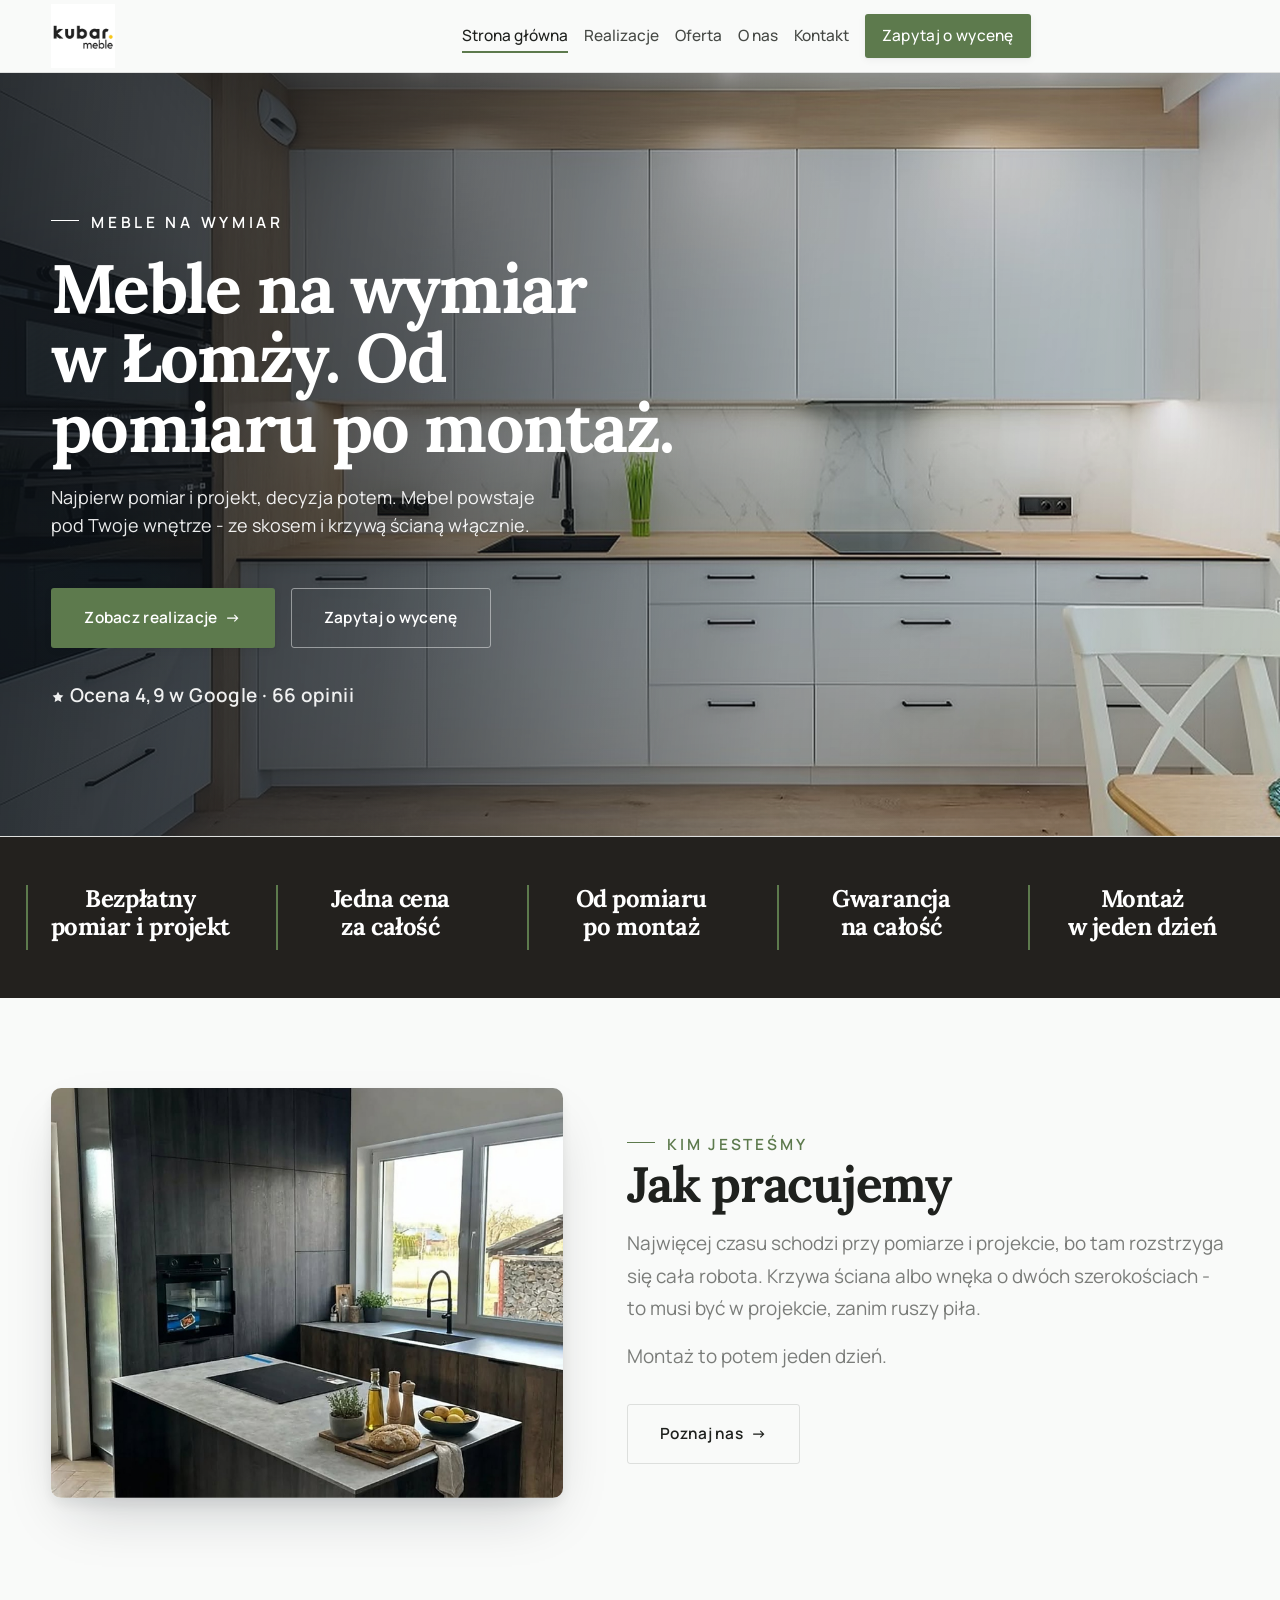
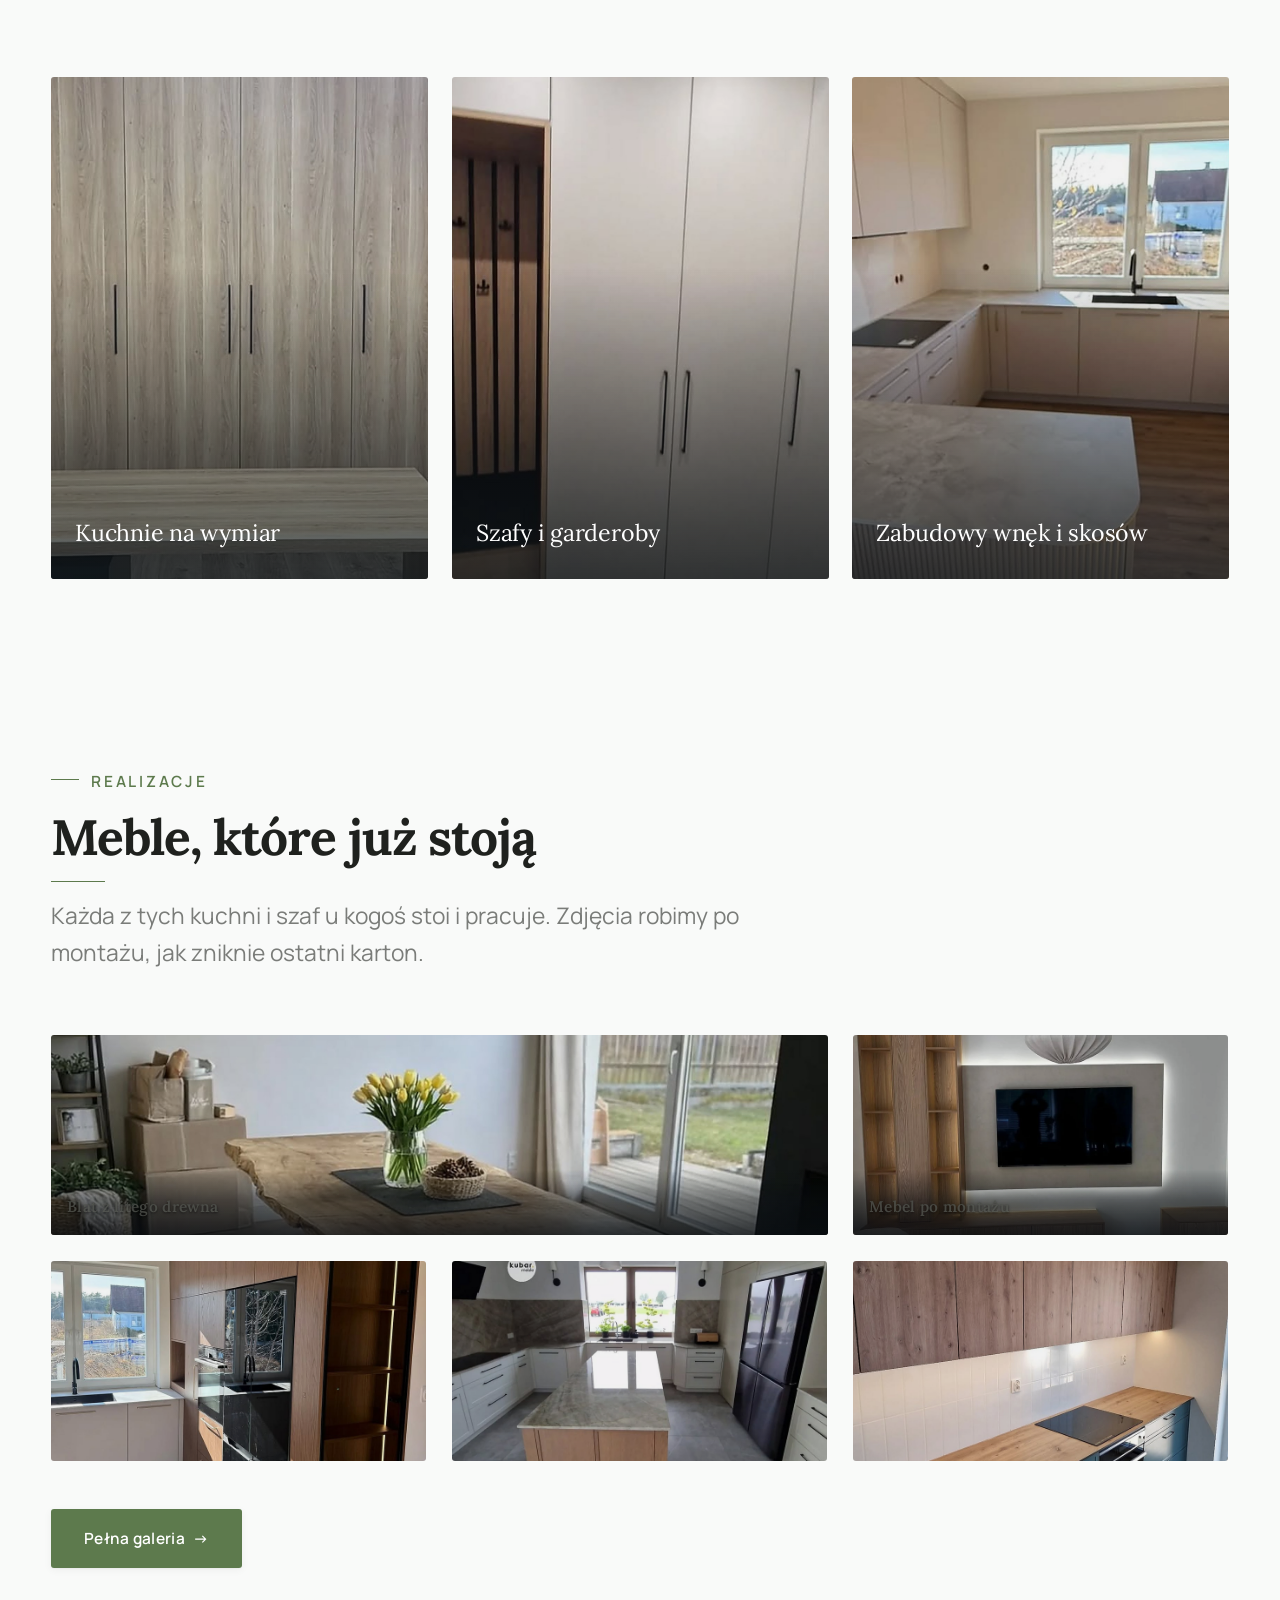
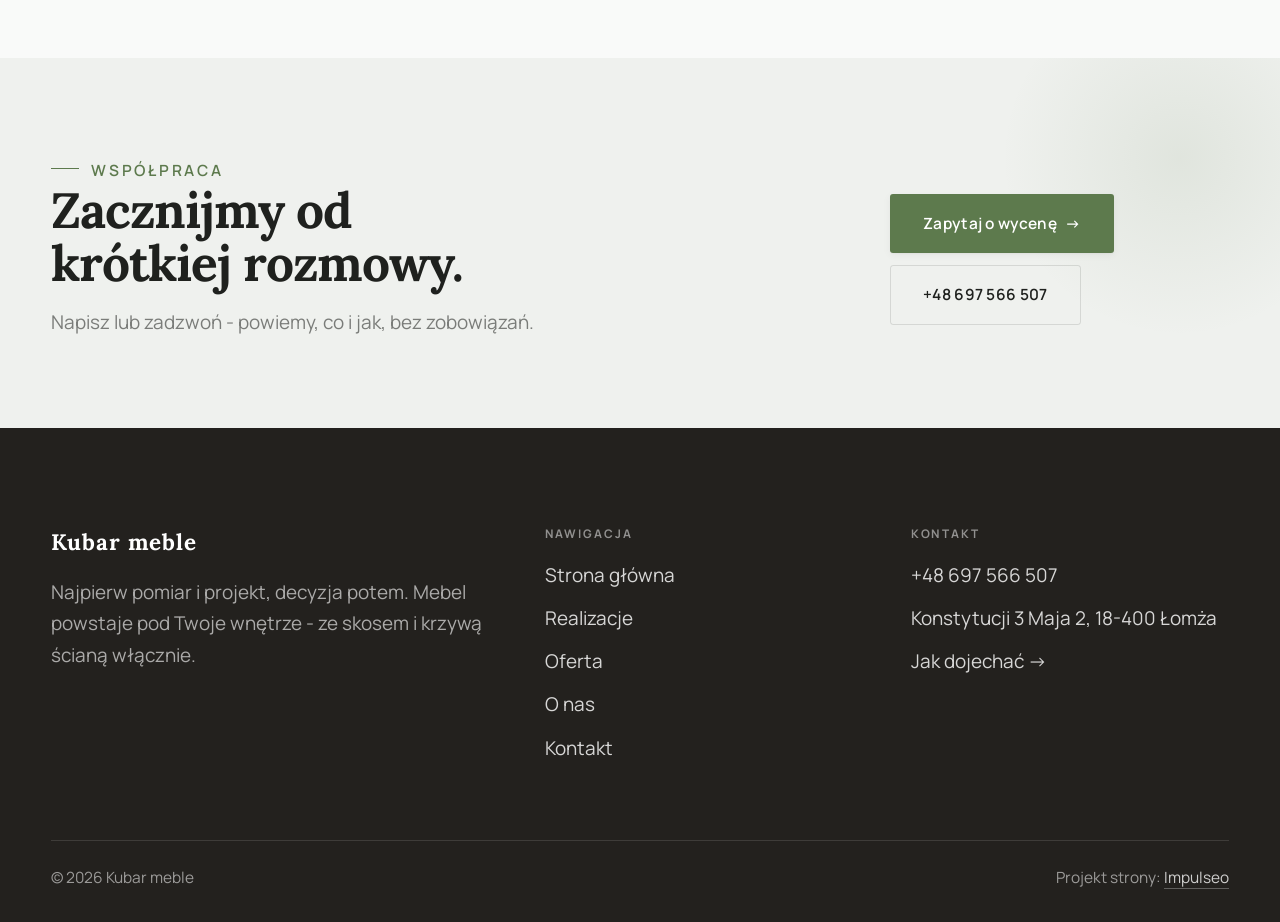
==== index.html @ 8355be20 "Strona demo: kubar-meble" ====
<!DOCTYPE html>
<html lang="pl">
<head>
<meta charset="UTF-8">
<meta name="viewport" content="width=device-width, initial-scale=1.0">
<title>Kubar meble - stolarstwo i meble na wymiar</title>
<meta name="description" content="Meble na wymiar w Łomży: kuchnie, szafy i zabudowy pod Twoje wnętrze. Bezpłatny pomiar i projekt, jedna cena, montaż z gwarancją. Zadzwoń: 697 566 507.">
<link rel="preconnect" href="https://fonts.googleapis.com">
<link rel="preconnect" href="https://fonts.gstatic.com" crossorigin>
<link href="https://fonts.googleapis.com/css2?family=Lora:wght@500;600;700&family=Manrope:wght@400;500;600&display=swap" rel="stylesheet">
<link rel="stylesheet" href="assets/styles.css?v=1">
</head>
<body>

<header class="nav">
  <div class="wrap nav-inner">
    <a class="brand brand-has-logo" href="index.html"><img class="brand-logo" src="img/logo.jpg" alt="Kubar meble"></a>
    <nav class="nav-links">
      <a href="index.html" class="active">Strona główna</a>
      <a href="realizacje.html">Realizacje</a>
      <a href="oferta.html">Oferta</a>
      <a href="o-nas.html">O nas</a>
      <a href="kontakt.html">Kontakt</a>
      <a href="kontakt.html" class="btn btn-accent">Zapytaj o wycenę</a>
    </nav>
    <button class="nav-toggle" aria-label="Menu"><span></span><span></span><span></span></button>
  </div>
</header>

<section class="hero-cine">
  <img src="img/hero.jpg" fetchpriority="high" alt="Kubar meble - Meble na wymiar w Łomży. Od pomiaru po montaż. ">
  <div class="wrap">
    <div class="hero-copy">
      <span class="eyebrow">Meble na wymiar</span>
      <h1>Meble na wymiar w Łomży. Od pomiaru po montaż. </h1>
      <p class="lead">Najpierw pomiar i projekt, decyzja potem. Mebel powstaje pod Twoje wnętrze - ze skosem i krzywą ścianą włącznie.</p>
      <div class="hero-actions">
        <a href="realizacje.html" class="btn btn-accent">Zobacz realizacje <span class="arr">→</span></a>
        <a href="kontakt.html" class="btn btn-ghost" style="color:#fff;border-color:rgba(255,255,255,.45)">Zapytaj o wycenę</a>
      </div>
      <div style="margin-top:var(--space-6);color:#fff;font-weight:600;letter-spacing:.02em;opacity:.92"><svg class="ico-star" width="14" height="14" viewBox="0 0 24 24" style="vertical-align:-2px" aria-hidden="true"><path d="M12 2.8l2.85 5.8 6.4.93-4.63 4.5 1.1 6.37L12 17.4l-5.72 3 1.1-6.37-4.63-4.5 6.4-.93L12 2.8Z" fill="currentColor"/></svg> Ocena 4,9 w Google · 66 opinii</div>
    </div>
  </div>
</section>
<section class="strip n-5" style="padding-block:0">
  <div class="wrap">
    <div class="item reveal"><div class="k">Bezpłatny pomiar i projekt</div><div class="v"></div></div>
    <div class="item reveal"><div class="k">Jedna cena za całość</div><div class="v"></div></div>
    <div class="item reveal"><div class="k">Od pomiaru po montaż</div><div class="v"></div></div>
    <div class="item reveal"><div class="k">Gwarancja na całość</div><div class="v"></div></div>
    <div class="item reveal"><div class="k">Montaż w jeden dzień</div><div class="v"></div></div>
  </div>
</section>
<section>
  <div class="wrap split">
    <div class="split-art reveal"><img src="img/g1.jpg" alt="Kubar meble - realizacja" loading="lazy"></div>
    <div class="split-copy reveal">
      <span class="eyebrow">Kim jesteśmy</span>
      <h2>Jak pracujemy</h2>
      <p class="muted">Najwięcej czasu schodzi przy pomiarze i projekcie, bo tam rozstrzyga się cała robota. Krzywa ściana albo wnęka o dwóch szerokościach - to musi być w projekcie, zanim ruszy piła.</p>
      <p class="muted">Montaż to potem jeden dzień.</p>
      <a href="o-nas.html" class="btn btn-ghost">Poznaj nas <span class="arr">→</span></a>
    </div>
  </div>
</section>
<section class="gateways-band">
  <div class="wrap">
    <div class="gateways">
      <a href="oferta.html" class="gateway reveal"><img src="img/g2.jpg" alt="Kuchnie na wymiar" loading="lazy"><span class="g-ttl">Kuchnie na wymiar</span></a>
      <a href="oferta.html" class="gateway reveal"><img src="img/g3.jpg" alt="Szafy i garderoby" loading="lazy"><span class="g-ttl">Szafy i garderoby</span></a>
      <a href="oferta.html" class="gateway reveal"><img src="img/g4.jpg" alt="Zabudowy wnęk i skosów" loading="lazy"><span class="g-ttl">Zabudowy wnęk i skosów</span></a>
    </div>
  </div>
</section>
<section>
  <div class="wrap">
    <div class="head reveal">
      <span class="eyebrow">Realizacje</span>
      <h2>Meble, które już stoją</h2>
      <p>Każda z tych kuchni i szaf u kogoś stoi i pracuje. Zdjęcia robimy po montażu, jak zniknie ostatni karton.</p>
    </div>
    <div class="gallery">
      <div class="tile t-two3 reveal"><img src="img/g5.jpg" alt="Blat z litego drewna" loading="lazy"><div class="cap">Blat z litego drewna</div></div>
      <div class="tile t-third reveal"><img src="img/g6.jpg" alt="Mebel po montażu" loading="lazy"><div class="cap">Mebel po montażu</div></div>
      <div class="tile t-third reveal"><img src="img/g7.jpg" alt="Kubar meble" loading="lazy"></div>
      <div class="tile t-third reveal"><img src="img/g8.jpg" alt="Kubar meble" loading="lazy"></div>
      <div class="tile t-third reveal"><img src="img/g9.jpg" alt="Kubar meble" loading="lazy"></div>
    </div>
    <div style="margin-top:var(--space-7)" class="reveal"><a href="realizacje.html" class="btn btn-accent">Pełna galeria <span class="arr">→</span></a></div>
  </div>
</section>
<section class="cta">
  <div class="wrap">
    <div class="reveal">
      <span class="eyebrow">Współpraca</span>
      <h2>Zacznijmy od krótkiej rozmowy.</h2>
      <p>Napisz lub zadzwoń - powiemy, co i jak, bez zobowiązań.</p>
    </div>
    <div class="cta-actions reveal">
      <a href="kontakt.html" class="btn btn-light">Zapytaj o wycenę <span class="arr">→</span></a>
      <a href="tel:+48697566507" class="btn btn-ghost btn-ghost-cta">+48 697 566 507</a>
    </div>
  </div>
</section>

<footer>
  <div class="wrap">
    <div class="foot-grid">
      <div class="foot-brand">
        <div class="name">Kubar meble</div>
        <p>Najpierw pomiar i projekt, decyzja potem. Mebel powstaje pod Twoje wnętrze - ze skosem i krzywą ścianą włącznie.</p>
      </div>
      <div class="foot-col">
        <h4>Nawigacja</h4>
        <a href="index.html">Strona główna</a>
        <a href="realizacje.html">Realizacje</a>
        <a href="oferta.html">Oferta</a>
        <a href="o-nas.html">O nas</a>
        <a href="kontakt.html">Kontakt</a>
      </div>
      <div class="foot-col">
        <h4>Kontakt</h4>
        <a href="tel:+48697566507">+48 697 566 507</a>
        <p>Konstytucji 3 Maja 2, 18-400 Łomża</p>
        <a href="https://www.google.com/maps?cid=7298388822528380436" target="_blank" rel="noopener">Jak dojechać →</a>
      </div>
    </div>
    <div class="foot-bot">
      <span>© 2026 Kubar meble</span>
      <span>Projekt strony: <a class="foot-credit" href="https://impulseo.pl" target="_blank" rel="noopener">Impulseo</a></span>
    </div>
  </div>
</footer>


<script src="assets/main.js"></script>
</body>
</html>
---- assets/styles.css ----
/* ============================================================
   STOLBASZ — premium, architektoniczny B2B fit-out
   Jasna paleta, zero brązu. System wg premium-web-craft.
   Projekt strony: Impulseo (impulseo.pl)
   ============================================================ */

:root{
  /* PALETA — jasna, architektoniczna, chłodna */
  --paper:#F3F1EC;          /* główne tło */
  --paper-2:#E6E3DB;        /* sekcje alternatywne (chłodny jasny szary) */
  --paper-3:#E6E3DB;        /* delikatne wypełnienia */
  --ink:#23211E;            /* tekst główny — chłodny grafit */
  --ink-soft:#43403A;       /* nagłówki drugorzędne */
  --muted:#87837A;          /* tekst poboczny */
  --line:rgba(35,33,30,.12);/* hairline */
  --accent:#8A6B3C;         /* stonowany petrol-slate — jedyny akcent */
  --accent-d:#6E5430;
  --accent-soft:rgba(138,107,60,.10);
  --dark:#23211E;           /* sekcje ciemne (stopka/CTA) */

  /* HOVER ZDJĘĆ — JEDEN standard dla całego silnika (decyzja K. 04.08.2026, artefakt z wariantami).
     Delikatny zoom 1.02 + rozjaśnienie. Dawne scale(1.05) ODRZUCONE: skakał kadr.
     Spoczynek lekko przygaszony, ale TYLKO tam, gdzie jest mysz (@media hover:hover) —
     na telefonie zdjęcia zostają w pełnej jasności. */
  --img-zoom:1.02;
  --img-rest:brightness(.95) saturate(.99);
  --img-hot:brightness(1.06) saturate(1.05);
  --img-dur:.55s;

  /* ODSTĘPY — skala 4/8 */
  --space-1:4px; --space-2:8px; --space-3:12px; --space-4:16px; --space-5:24px;
  --space-6:32px; --space-7:48px; --space-8:64px; --space-9:96px; --space-10:128px;

  /* TYPOGRAFIA — fluid clamp() (skala podbita 16.07.2026: większe, czytelniejsze litery — uwaga Adama) */
  --text-sm:clamp(.9rem,.87rem + .12vw,1rem);
  --text-base:clamp(1.08rem,1.04rem + .18vw,1.2rem);
  --text-lg:clamp(1.24rem,1.15rem + .34vw,1.44rem);
  --text-h3:clamp(1.34rem,1.22rem + .55vw,1.66rem);
  --text-h2:clamp(2.1rem,1.66rem + 2.1vw,3.1rem);
  --text-h1:clamp(2.9rem,2.1rem + 4vw,5.1rem);

  /* PROMIENIE — architektoniczne, raczej ostre */
  --r-sm:3px; --r-md:6px; --r-lg:10px;

  /* RUCH */
  --ease:cubic-bezier(.25,.46,.45,.94); --dur:.24s;

  /* CIENIE — miękkie, warstwowe */
  --sh-sm:0 1px 2px rgba(16,24,32,.04), 0 2px 8px rgba(16,24,32,.05);
  --sh-md:0 2px 6px rgba(16,24,32,.05), 0 12px 28px -8px rgba(16,24,32,.12);
  --sh-lg:0 6px 14px rgba(16,24,32,.07), 0 26px 56px -18px rgba(16,24,32,.22);

  --hairline:1px solid var(--line);

  --font-display:'Lora',serif;
  --font-body:'Manrope',sans-serif;
}

*{box-sizing:border-box;margin:0;padding:0}
html{scroll-behavior:smooth}
body{
  font-family:var(--font-body);
  font-size:var(--text-base);
  line-height:1.65;
  color:var(--ink);
  background:var(--paper);
  -webkit-font-smoothing:antialiased;
  text-rendering:optimizeLegibility;
}
img{max-width:100%;display:block}
a{color:inherit;text-decoration:none}

.wrap{width:min(92%,1180px);margin-inline:auto}
section{padding-block:clamp(52px,6.5vw,96px)}

h1,h2,h3{font-family:var(--font-display);font-weight:700;line-height:1.08;letter-spacing:-.02em;color:var(--ink)}
h1{font-size:var(--text-h1);letter-spacing:-.035em}
h2{font-size:var(--text-h2);letter-spacing:-.025em}
h3{font-size:var(--text-h3)}
/* MIARA — długość wiersza. WCAG 2.2 SC 1.4.8: max 80 znaków; Butterick: 45–90.
   68ch daje realnie 72–78 znaków polskiego tekstu, czyli z zapasem pod granicą.
   Wcześniej limit miał TYLKO <p> — <li>, <blockquote> i <dd> nie miały żadnego,
   i to jedyny powód, dla którego 23 bloki na dwóch oddanych stronach jadą po
   83–106 znaków w wierszu (pomiar 07.08.2026, bramka `miara`).
   ⚠️ Listy i definicje ograniczamy TYLKO bez klasy: `ul`/`ol` z klasą to u nas
   układ (siatki kafli, menu), a nie tekst ciągły — tam miarę wyznacza układ. */
:root{ --miara:68ch }
p{max-width:min(100%,var(--miara))}
blockquote,
ul:not([class])>li, ol:not([class])>li,
dl:not([class])>dd{max-width:min(100%,var(--miara))}

/* ⚠️ Świadomie BEZ wyjątku `.tile p,.card p,.svc p{max-width:none}`, choć nasuwa się sam:
   te akapity BYŁY już ograniczone (stare `p{max-width:65ch}`), więc „wyjątek" nie odblokowałby
   niczego nowego — tylko ROZLUŹNIŁ stan sprzed zmiany na wszystkich demach naraz.
   `figcaption` żadna z reguł wyżej nie dotyczy, więc też nie potrzebuje zwolnienia. */

/* ŁAMANIE. `balance` wyrównuje długości wierszy w nagłówku, `pretty` pilnuje ostatniego
   wiersza akapitu, żeby nie został w nim jeden wyraz. Obsługiwane od Chrome 117 /
   Safari 17.5; starsze przeglądarki po prostu ignorują tę własność.
   `text-wrap:pretty` nie występowało dotąd ANI RAZ w silniku ani w repo klientów. */
h1,h2,h3,.lead,.lede{text-wrap:balance}
p,li,blockquote,dd{text-wrap:pretty}

.eyebrow{
  font-family:var(--font-body);
  font-size:var(--text-sm);
  font-weight:600;
  letter-spacing:.18em;
  text-transform:uppercase;
  color:var(--accent);
  display:inline-flex;align-items:center;gap:var(--space-3);
}
/* flex:none + margin-top = kreska trzyma się PIERWSZEJ linii. Wcześniej align-items:center
   centrowało ją względem całego bloku i przy zawinięciu (długi kicker typu
   „…WNĘTRZ · LESZNO · OD 2019") druga linia lądowała z brzydkim wcięciem. */
.eyebrow{align-items:flex-start}
.eyebrow>*,.eyebrow{text-wrap:balance}   /* dlugi kicker lamal sie na sierote typu samo „2019" w drugiej linii */
.eyebrow::before{content:"";width:28px;height:1px;background:var(--accent);display:inline-block;flex:none;margin-top:.62em}

.muted{color:var(--muted)}
.lead{font-size:var(--text-lg);line-height:1.55;color:var(--ink-soft);max-width:50ch}

/* ---------- BUTTONS ---------- */
.btn{
  display:inline-flex;align-items:center;gap:var(--space-2);
  font-weight:600;font-size:var(--text-sm);letter-spacing:.02em;
  padding:var(--space-4) var(--space-6);
  border-radius:var(--r-sm);
  transition:transform var(--dur) var(--ease),box-shadow var(--dur) var(--ease),background var(--dur) var(--ease);
  cursor:pointer;border:1px solid transparent;
}
.btn-accent{background:var(--accent);color:#fff;box-shadow:var(--sh-sm)}
.btn-accent:hover{background:var(--accent-d);transform:translateY(-2px);box-shadow:var(--sh-md)}
.btn-accent:active{transform:translateY(0);box-shadow:var(--sh-sm)}
.btn-ghost{background:transparent;color:var(--ink);border-color:var(--line)}
.btn-ghost:hover{border-color:var(--accent);color:var(--accent);transform:translateY(-2px)}
.btn-light{background:#fff;color:var(--ink);box-shadow:var(--sh-sm)}
.btn-light:hover{transform:translateY(-2px);box-shadow:var(--sh-md)}
.btn .arr{transition:transform var(--dur) var(--ease)}
.btn:hover .arr{transform:translateX(4px)}

/* ---------- NAV ---------- */
.nav{
  position:sticky;top:0;z-index:50;
  background:color-mix(in srgb,var(--paper) 88%,transparent);
  backdrop-filter:saturate(140%) blur(10px);
  border-bottom:var(--hairline);
}
.nav-inner{display:flex;align-items:center;justify-content:space-between;gap:var(--space-5);height:72px}
/* ANTY-NACHODZENIE (K. 05.08.2026): długa nazwa firmy + przycisk z pełnym numerem nie mieściły się w pasku
   i flex ściskał linki PONIŻEJ ich treści - "Kontakt" wchodził na ramkę "Zadzwoń +48 ...". Teraz ustępuje
   nazwa marki (skrót wielokropkiem), a menu i przycisk nigdy się nie kurczą ani nie zachodzą na siebie. */
.brand{display:flex;flex-direction:column;line-height:1;min-width:0;flex:0 1 auto}
.brand .name{font-family:var(--font-display);font-weight:800;font-size:1.35rem;letter-spacing:.04em;white-space:nowrap;overflow:hidden;text-overflow:ellipsis}
.brand .sub{font-size:.62rem;letter-spacing:.34em;text-transform:uppercase;color:var(--muted);margin-top:5px;white-space:nowrap;overflow:hidden;text-overflow:ellipsis}
.nav-links{display:flex;align-items:center;gap:var(--space-6);flex:0 0 auto}
.nav-links a{font-size:var(--text-sm);font-weight:500;color:var(--ink-soft);position:relative;padding-block:4px;white-space:nowrap;transition:color var(--dur) var(--ease)}
.nav-links a::after{content:"";position:absolute;left:0;bottom:0;width:0;height:1.5px;background:var(--accent);transition:width var(--dur) var(--ease)}
.nav-links a:hover,.nav-links a.active{color:var(--ink)}
.nav-links a:hover::after,.nav-links a.active::after{width:100%}
.nav-links .btn{padding:var(--space-2) var(--space-5)}
/* przyciski w nav: właściwy kolor (przebij .nav-links a) + bez podkreślenia */
.nav-links a.btn-accent{color:#fff}
.nav-links a.btn-ghost,.nav-links a.btn-light{color:var(--ink)}
.nav-links a.btn::after{display:none}
.nav-toggle{display:none;background:none;border:none;cursor:pointer;flex-direction:column;gap:5px;padding:8px}
.nav-toggle span{width:24px;height:2px;background:var(--ink);transition:var(--dur)}
/* Ciasny zakres MIĘDZY menu mobilnym a pełnym pulpitem: zbijamy odstępy i nazwę marki,
   żeby wszystko zmieściło się naturalnie, zanim w ogóle dojdzie do skracania wielokropkiem. */
@media(max-width:1280px) and (min-width:921px){
  .nav-links{gap:var(--space-4)}
  .nav-links .btn{padding:var(--space-2) var(--space-4)}
  .brand .name{font-size:1.15rem}
}

/* ---------- HERO (split) ---------- */
.hero{position:relative;overflow:hidden;border-bottom:var(--hairline)}
.hero-grid{display:grid;grid-template-columns:1.05fr .95fr;gap:clamp(24px,4vw,60px);align-items:center;
  padding-block:clamp(36px,4.5vw,64px)}
.hero-copy .eyebrow{margin-bottom:var(--space-5)}
.hero-copy h1{margin-bottom:var(--space-5)}
.hero-copy .lead{margin-bottom:var(--space-7)}
.hero-actions{display:flex;flex-wrap:wrap;gap:var(--space-4)}
.hero-art{position:relative;aspect-ratio:4/3;border-radius:var(--r-lg);overflow:hidden;box-shadow:var(--sh-lg)}
.hero-art img{width:100%;height:100%;object-fit:cover}
.hero-art::after{content:"";position:absolute;inset:0;background:linear-gradient(180deg,transparent 55%,rgba(18,24,28,.28))}
.hero-badge{position:absolute;left:var(--space-5);bottom:var(--space-5);z-index:2;
  background:rgba(252,252,251,.94);backdrop-filter:blur(4px);
  border-radius:var(--r-md);padding:var(--space-4) var(--space-5);box-shadow:var(--sh-md);max-width:78%}
.hero-badge strong{display:block;font-family:var(--font-display);font-size:1rem;letter-spacing:-.01em}
.hero-badge span{font-size:var(--text-sm);color:var(--muted)}

/* ---------- HERO duży / kinowy (strona główna) ---------- */
.hero-cine{position:relative;min-height:clamp(560px,82vh,840px);min-height:clamp(560px,82svh,840px);display:flex;align-items:center;overflow:hidden;border-bottom:var(--hairline)}
.hero-cine>img{position:absolute;inset:0;width:100%;height:100%;object-fit:cover;z-index:0}
.hero-cine::after{content:"";position:absolute;inset:0;z-index:1;
  background:linear-gradient(95deg,rgba(13,18,23,.86) 0%,rgba(13,18,23,.64) 32%,rgba(13,18,23,.24) 62%,rgba(13,18,23,.04) 100%)}
.hero-cine .wrap{position:relative;z-index:2;padding-block:var(--space-8)}
.hero-cine .hero-copy{max-width:660px}
.hero-cine .eyebrow{color:#fff;margin-bottom:var(--space-5)}
.hero-cine .eyebrow::before{background:#fff}
.hero-cine h1{color:#fff;margin-bottom:var(--space-5);font-size:clamp(2.9rem,2rem + 4.4vw,5.2rem);text-wrap:balance}
.hero-cine .lead{color:rgba(255,255,255,.92);max-width:48ch;margin-bottom:var(--space-7)}
.hero-cine .hero-actions{display:flex;flex-wrap:wrap;gap:var(--space-4)}
/* NISKIE OKNO (laptop z dokiem i paskami przeglądarki ma ~700-780 px wysokości widoku):
   H1 do 5.2rem + długi lead nie mieściły się i przyciski wypadały POD krawędź ekranu -
   klient widział stronę bez ani jednego CTA. Skalujemy w dół, zamiast przycinać treść. */
@media(min-width:821px) and (max-height:820px){
  .hero-cine{min-height:clamp(520px,94svh,780px)}
  .hero-cine .wrap{padding-block:var(--space-6)}
  .hero-cine h1{font-size:clamp(2.2rem,1.5rem + 2.6vw,3.6rem);margin-bottom:var(--space-4)}
  .hero-cine .eyebrow{margin-bottom:var(--space-4)}
  .hero-cine .lead{margin-bottom:var(--space-5);max-width:44ch}
}
@media(max-width:680px){
  .hero-cine{min-height:clamp(520px,76vh,640px);min-height:clamp(520px,76svh,640px);align-items:flex-end}
  .hero-cine::after{background:linear-gradient(0deg,rgba(13,18,23,.9) 6%,rgba(13,18,23,.45) 55%,rgba(13,18,23,.25) 100%)}
  .hero-cine .wrap{padding-bottom:var(--space-9)}
  /* TELEFON (~90% oglądających): lead potrafił zająć 8 linii i zepchnąć CTA poza pierwszy ekran.
     Zwężamy interlinię i skalę - treści nie ucinamy, bo to ona sprzedaje. */
  .hero-cine .lead{font-size:.98rem;line-height:1.5;margin-bottom:var(--space-5)}
  .hero-cine .eyebrow{font-size:.72rem;letter-spacing:.13em;margin-bottom:var(--space-4)}
  .hero-cine .eyebrow::before{width:20px}
  .hero-cine h1{margin-bottom:var(--space-4)}
}

/* full-bleed hero variant (podstrony) */
.pagehead{position:relative;min-height:46vh;min-height:46svh;display:flex;align-items:flex-end;overflow:hidden;border-bottom:var(--hairline)}
.pagehead img{position:absolute;inset:0;width:100%;height:100%;object-fit:cover}
.pagehead::after{content:"";position:absolute;inset:0;background:linear-gradient(180deg,rgba(18,24,28,.25),rgba(18,24,28,.62))}
.pagehead .wrap{position:relative;z-index:2;padding-block:var(--space-9);color:#fff}
.pagehead h1{color:#fff;max-width:18ch}
.pagehead .eyebrow{color:#fff}
.pagehead .eyebrow::before{background:#fff}
.pagehead p{color:rgba(255,255,255,.86);margin-top:var(--space-4);max-width:54ch}

/* ---------- STRIP (pasek skrótów / liczby) ---------- */
.strip{background:var(--dark);color:#fff}
/* PASEK HASEŁ — standard 04.08.2026 (decyzja K.): 5 haseł w JEDNYM rzędzie, tekst WYŚRODKOWANY,
   węższe marginesy boczne niż reszta strony (pasek ma iść szerzej), równe wysokości kolumn. */
.strip .wrap{width:min(96%,1440px);display:grid;grid-template-columns:repeat(5,1fr);
  gap:var(--space-5);padding-block:var(--space-7);align-items:stretch}
.strip .item .k{font-family:var(--font-display);font-size:clamp(1.05rem,.82rem + .85vw,1.55rem);
  font-weight:800;letter-spacing:-.02em;color:#fff;line-height:1.18;text-wrap:balance}
.strip .item .v{font-size:var(--text-sm);color:rgba(255,255,255,.66);margin-top:var(--space-2);line-height:1.4}
.strip .item{border-left:2px solid var(--accent);padding-inline:var(--space-4);
  text-align:center;display:flex;flex-direction:column;justify-content:center}
/* liczba kolumn = liczba haseł, żeby ostatnie nie zostawało samo w drugim rzędzie.
   Klasę n-N nadaje multipage.py; domyślnie (bez klasy) pasek jest 5-kolumnowy. */
.strip.n-2 .wrap{grid-template-columns:repeat(2,1fr)}
.strip.n-3 .wrap{grid-template-columns:repeat(3,1fr)}
.strip.n-4 .wrap{grid-template-columns:repeat(4,1fr);gap:var(--space-6)}
.strip.n-4 .item .k{font-size:clamp(1.3rem,1rem + 1.1vw,2rem)}
.strip.n-6 .wrap{grid-template-columns:repeat(6,1fr);gap:var(--space-4)}
.strip.n-6 .item .k{font-size:clamp(.98rem,.8rem + .7vw,1.35rem)}
/* równe łamanie: zamiast "długa linia + jedno słowo" obie linie zbliżonej długości */
.strip .item .k{text-wrap:balance}

/* ---------- SECTION HEAD ---------- */
.head{max-width:48rem;margin-bottom:var(--space-8)}
.head.center{margin-inline:auto;text-align:center}
.head .eyebrow{margin-bottom:var(--space-4)}
.head h2{margin-bottom:var(--space-4)}
.head p{color:var(--muted);font-size:var(--text-lg);line-height:1.55}
.head.center p{margin-inline:auto}

/* ---------- INTRO SPLIT ---------- */
.split{display:grid;grid-template-columns:.92fr 1.08fr;gap:clamp(28px,5vw,80px);align-items:center}
.split.rev{grid-template-columns:1.08fr .92fr}
.split.rev .split-art{order:-1}
.split-art{position:relative;aspect-ratio:5/4;border-radius:var(--r-lg);overflow:hidden;box-shadow:var(--sh-lg)}
.split-art img{width:100%;height:100%;object-fit:cover}
.split-copy h2{margin-bottom:var(--space-5)}
.split-copy p+p{margin-top:var(--space-4)}
.split-copy .btn{margin-top:var(--space-6)}

/* ---------- SERVICES (zakres) ---------- */
.svc-grid{display:grid;grid-template-columns:repeat(auto-fit,minmax(280px,1fr));gap:var(--space-5)}
.svc{background:#fff;border:var(--hairline);border-radius:var(--r-md);padding:var(--space-7) var(--space-6);
  transition:transform var(--dur) var(--ease),box-shadow var(--dur) var(--ease),border-color var(--dur) var(--ease);
  position:relative;overflow:hidden}
.svc::before{content:"";position:absolute;left:0;top:0;width:3px;height:0;background:var(--accent);transition:height var(--dur) var(--ease)}
.svc:hover{transform:translateY(-4px);box-shadow:var(--sh-md);border-color:transparent}
.svc:hover::before{height:100%}
.svc .ic{font-family:var(--font-display);font-size:.8rem;font-weight:700;letter-spacing:.12em;color:var(--accent);margin-bottom:var(--space-4)}
.svc h3{margin-bottom:var(--space-3);font-size:1.22rem}
.svc p{color:var(--muted);font-size:var(--text-base);line-height:1.6}

/* big detailed service rows */
.svc-row{display:grid;grid-template-columns:.8fr 1.2fr;gap:clamp(20px,4vw,60px);align-items:center;padding-block:var(--space-8)}
.svc-row+.svc-row{border-top:var(--hairline)}
.svc-row.rev{grid-template-columns:1.2fr .8fr}
/* Naprzemienny układ wierszy oferty: co drugi wiersz ma zdjęcie po PRAWEJ.
   Było `order:-1` — martwy kod, bo zdjęcie i tak jest pierwszym dzieckiem w HTML,
   więc wszystkie wiersze wyglądały identycznie (zdjęcie zawsze z lewej), a `rev`
   zmieniało tylko szerokość kolumn. Znalezione 29.07.2026 przy różnicowaniu kierunków
   animacji (pomiar pozycji: art.mid 390/502 przy row.mid 756 — zawsze lewa strona). */
.svc-row.rev .svc-row-art{order:2}
.svc-row-art{aspect-ratio:4/3;border-radius:var(--r-md);overflow:hidden;box-shadow:var(--sh-md)}
.svc-row-art img{width:100%;height:100%;object-fit:cover}
.svc-row h3{font-size:1.5rem;margin-bottom:var(--space-4)}
.svc-row .num{font-family:var(--font-display);font-size:.85rem;font-weight:700;letter-spacing:.14em;color:var(--accent);display:block;margin-bottom:var(--space-3)}
.svc-row ul{list-style:none;margin-top:var(--space-4);display:flex;flex-direction:column;gap:var(--space-2)}
.svc-row li{position:relative;padding-left:var(--space-5);color:var(--muted);font-size:var(--text-base)}
.svc-row li::before{content:"";position:absolute;left:0;top:.62em;width:8px;height:1px;background:var(--accent)}

/* ---------- GALLERY (realizacje) ---------- */
.gallery{display:grid;grid-template-columns:repeat(12,1fr);gap:var(--space-4);grid-auto-rows:200px}
/* GALERIA MASONRY — pionowe zdjęcia (portrety beauty/wellness) bez przycinania: kolumny, height auto */
.gallery-masonry{column-count:3;column-gap:var(--space-4)}
@media(max-width:900px){.gallery-masonry{column-count:2}}
@media(max-width:560px){.gallery-masonry{column-count:1}}
.gallery-masonry .m-tile{break-inside:avoid;margin:0 0 var(--space-4);padding:0;position:relative;overflow:hidden;border-radius:var(--r-md);border:1px solid var(--line)}
.gallery-masonry .m-tile img{width:100%;height:auto;display:block}
.gallery-masonry .m-tile .cap{position:absolute;left:0;right:0;bottom:0;padding:var(--space-4);color:#fff;background:linear-gradient(0deg,rgba(0,0,0,.55),transparent);font-size:var(--text-sm)}
.gallery-masonry .m-tile .cap small{display:block;font-weight:400;opacity:.78;letter-spacing:.04em;text-transform:uppercase;font-size:.66rem;margin-top:3px}
.tile{position:relative;overflow:hidden;border-radius:var(--r-md);box-shadow:var(--sh-sm);
  transition:transform var(--dur) var(--ease),box-shadow var(--dur) var(--ease)}
.tile img{width:100%;height:100%;object-fit:cover;
  transition:transform var(--img-dur) var(--ease),filter var(--img-dur) var(--ease)}
.tile:hover{box-shadow:var(--sh-md)}
.tile .cap{position:absolute;left:0;right:0;bottom:0;padding:var(--space-5) var(--space-4) var(--space-4);
  background:linear-gradient(transparent,rgba(18,24,28,.78));color:#fff;
  font-size:var(--text-sm);font-weight:600;letter-spacing:.01em;
  opacity:0;transform:translateY(8px);transition:var(--dur) var(--ease)}
.tile:hover .cap{opacity:1;transform:translateY(0)}
.tile .cap small{display:block;font-weight:400;opacity:.78;letter-spacing:.04em;text-transform:uppercase;font-size:.66rem;margin-top:3px}
/* bento spans */
.t-wide{grid-column:span 6}
.t-tall{grid-column:span 6;grid-row:span 2}
.t-std{grid-column:span 6}
.t-third{grid-column:span 4}
.t-two3{grid-column:span 8}

/* ---------- TRUST / WIARYGODNOŚĆ ---------- */
.trust{background:var(--paper-2)}
.trust-grid{display:grid;grid-template-columns:repeat(auto-fit,minmax(240px,1fr));gap:var(--space-5);margin-top:var(--space-7)}
.trust-card{background:#fff;border-radius:var(--r-md);padding:var(--space-7) var(--space-6);box-shadow:var(--sh-sm);border-top:3px solid var(--accent)}
.trust-card .big{font-family:var(--font-display);font-size:clamp(1.8rem,1.3rem + 1.6vw,2.6rem);font-weight:800;letter-spacing:-.02em;color:var(--ink);line-height:1}
.trust-card h3{font-size:1.12rem;margin:var(--space-3) 0 var(--space-2)}
.trust-card p{color:var(--muted);font-size:var(--text-base);line-height:1.55}

/* ---------- CTA band ---------- */
.cta{background:var(--dark);color:#fff;position:relative;overflow:hidden}
/* telefon w CTA: na ciemnym tle biały (domyślnie), rodziny z JASNYM tłem CTA
   nadpisują to u siebie - wcześniej kolor siedział w stylu inline i wygrywał z rodziną. */
.cta .btn-ghost-cta{color:#fff;border-color:rgba(255,255,255,.3)}
.cta .wrap{display:grid;grid-template-columns:1.4fr .6fr;gap:var(--space-7);align-items:center;position:relative;z-index:2}
.cta h2{color:#fff;max-width:20ch}
.cta p{color:rgba(255,255,255,.74);margin-top:var(--space-4)}
.cta-actions{display:flex;flex-direction:column;gap:var(--space-3);align-items:flex-start}
.cta::before{content:"";position:absolute;right:-80px;top:-80px;width:360px;height:360px;border-radius:50%;
  background:radial-gradient(circle,var(--accent-soft),transparent 70%)}

/* ---------- CONTACT ---------- */
.contact-grid{display:grid;grid-template-columns:.85fr 1.15fr;gap:clamp(28px,4vw,56px);align-items:start}
.info-list{display:flex;flex-direction:column;gap:var(--space-2)}
.info-row{display:flex;gap:var(--space-4);align-items:flex-start;padding-block:var(--space-4);border-bottom:var(--hairline)}
.info-row .ic{flex:none;width:42px;height:42px;display:grid;place-items:center;border-radius:50%;
  background:var(--accent-soft);color:var(--accent);font-size:1.05rem}
.info-row .lbl{font-size:.72rem;letter-spacing:.14em;text-transform:uppercase;color:var(--muted)}
.info-row .val{font-weight:600;font-size:var(--text-base);margin-top:2px}
.info-row a.val:hover{color:var(--accent)}
.map{border:none;border-radius:var(--r-lg);box-shadow:var(--sh-md);width:100%;height:100%;min-height:380px;filter:grayscale(.2) contrast(1.02)}
.form{background:#fff;border:var(--hairline);border-radius:var(--r-lg);padding:clamp(24px,3vw,40px);box-shadow:var(--sh-sm)}
.form .fld{margin-bottom:var(--space-5)}
.form label{display:block;font-size:var(--text-sm);font-weight:600;margin-bottom:var(--space-2)}
.form input,.form textarea{width:100%;font-family:inherit;font-size:var(--text-base);color:var(--ink);
  padding:var(--space-4);border:var(--hairline);border-radius:var(--r-sm);background:var(--paper);transition:border-color var(--dur)}
.form input:focus,.form textarea:focus{outline:none;border-color:var(--accent);background:#fff}
.form textarea{resize:vertical;min-height:120px}
.form .note{font-size:var(--text-sm);color:var(--muted);margin-top:var(--space-3)}

/* ---------- FOOTER ---------- */
footer{background:var(--dark);color:#fff;padding-block:var(--space-9) var(--space-6)}
.foot-grid{display:grid;grid-template-columns:1.4fr 1fr 1fr;gap:var(--space-7);margin-bottom:var(--space-8)}
.foot-brand .name{font-family:var(--font-display);font-weight:800;font-size:1.4rem;letter-spacing:.04em}
.foot-brand p{color:rgba(255,255,255,.62);margin-top:var(--space-4);font-size:var(--text-base);max-width:38ch}
.foot-col h4{font-size:.74rem;letter-spacing:.16em;text-transform:uppercase;color:rgba(255,255,255,.5);margin-bottom:var(--space-4)}
.foot-col a,.foot-col p{display:block;color:rgba(255,255,255,.82);font-size:var(--text-base);margin-bottom:var(--space-3)}
.foot-col a:hover{color:#fff}
.foot-bot{border-top:1px solid rgba(255,255,255,.12);padding-top:var(--space-5);display:flex;justify-content:space-between;flex-wrap:wrap;gap:var(--space-3);
  font-size:var(--text-sm);color:rgba(255,255,255,.55)}
.foot-bot a:hover{color:#fff}
/* Podpis w stopce = klikalny link do impulseo.pl (31.07.2026). Ma być WIDOCZNIE klikalny,
   ale nie krzyczeć - stąd sam kolor jaśniejszy + delikatne podkreślenie na najeździe. */
.foot-bot a.foot-credit{color:rgba(255,255,255,.78);text-decoration:none;border-bottom:1px solid rgba(255,255,255,.28)}
.foot-bot a.foot-credit:hover{color:#fff;border-bottom-color:#fff}

/* ---------- REVEAL ---------- */
.reveal{opacity:0;transform:translateY(22px);transition:opacity .6s var(--ease),transform .6s var(--ease)}
.reveal.in{opacity:1;transform:none}

/* ---------- RESPONSIVE ---------- */
@media(max-width:920px){
  .hero-grid,.split,.split.rev,.svc-row,.svc-row.rev,.cta .wrap,.contact-grid,.foot-grid{grid-template-columns:1fr}
  .split.rev .split-art,.svc-row.rev .svc-row-art{order:0}
  .hero-art{aspect-ratio:16/10;max-height:420px}
  .strip .wrap,.strip.n-2 .wrap,.strip.n-3 .wrap,.strip.n-4 .wrap,.strip.n-6 .wrap{grid-template-columns:repeat(2,1fr);gap:var(--space-6)}
  .strip .item .k,.strip.n-6 .item .k{font-size:clamp(1.3rem,1.1rem + 1vw,2rem)}
  .gallery{grid-auto-rows:180px}
  .t-wide,.t-tall,.t-std,.t-third,.t-two3{grid-column:span 6}
  .t-tall{grid-row:span 1}
  .cta-actions{flex-direction:row;flex-wrap:wrap}
  .foot-grid{gap:var(--space-6)}
}
@media(max-width:680px){
  .nav-links{position:fixed;inset:72px 0 auto 0;background:var(--paper);flex-direction:column;align-items:stretch;
    gap:0;padding:var(--space-4) 6%;border-bottom:var(--hairline);box-shadow:var(--sh-md);
    transform:translateY(-120%);transition:transform var(--dur) var(--ease)}
  .nav-links.open{transform:translateY(0)}
  .nav-links a{padding-block:var(--space-4);border-bottom:var(--hairline)}
  .nav-links .btn{margin-top:var(--space-3);justify-content:center}
  .nav-toggle{display:flex}
  .strip .wrap,.strip.n-2 .wrap,.strip.n-3 .wrap,.strip.n-4 .wrap,.strip.n-6 .wrap{grid-template-columns:1fr}
  .gallery{grid-template-columns:repeat(6,1fr)}
  .foot-grid{grid-template-columns:1fr}
}
@media(prefers-reduced-motion:reduce){
  *{animation-duration:.01ms!important;transition:none!important}
  .reveal{opacity:1!important;transform:none!important}
  html{scroll-behavior:auto}
}

/* ============================================================
   PREMIUM LAYER — destylat deep-researchu branż (anty-AI, spokój).
   Zmienne STOLBASZ (--accent/--ink/--paper/--line/--dark). Ruch ledwo
   zauważalny, krzywa cubic-bezier(.16,.84,.44,1); prefers-reduced-motion
   pokryte blanketem wyżej. Karty hairline zamiast cieni = #1 sygnał „nie-AI".
   ============================================================ */

/* więcej oddechu między sekcjami (liderzy: 110-130px) */
section{padding-block:clamp(64px,8vw,128px)}

/* 1) Aksamitny reveal — dłuższa, miękka krzywa zamiast „skoku" */
.reveal{transition:opacity .9s cubic-bezier(.16,.84,.44,1),transform .9s cubic-bezier(.16,.84,.44,1);will-change:opacity,transform}
/* stagger TYLKO w galerii (tam pozycja = porządek dzieci) */
.gallery .reveal:nth-child(2){transition-delay:.07s}
.gallery .reveal:nth-child(3){transition-delay:.14s}
.gallery .reveal:nth-child(4){transition-delay:.21s}
.gallery .reveal:nth-child(5){transition-delay:.28s}
.gallery .reveal:nth-child(6){transition-delay:.35s}

/* 2) Hero STATYCZNY na .hero-cine — Ken Burns CAŁKIEM WYŁĄCZONY 26.06 (3. zgłoszenie Szymona).
   GENEZA: animowanie scale na <img> hero z teksturami (cegły/framugi) re-samplinguje obraz
   klatka po klatce → na części ekranów drobne drganie/shimmer = „heroshot się trzęsie".
   translateY usunięto wcześniej, scale-only + will-change/GPU NIE wystarczyły do GWARANCJI gładkości.
   Krzysztof zażądał pewności („make sure, że błąd się nie pojawi") > efekt. Zero animacji = 0% drgania.
   Delikatny zoom zostaje TYLKO w pełnoekranowych hero gastro/studio (hg-bg/hs-bg — tło, inny
   mechanizm, chwalone, nigdy nie zgłaszane). NIE wracać do KB na .hero-cine bez realnego testu
   na sprzęcie klienta — to ryzyko regresji „trzęsienia”. */
/* BEZPIECZNY "wow" na hero = jednorazowy FADE-IN (opacity), nie zoom.
   opacity nie dotyka bitmapy → gładkie na KAŻDYM zdjęciu/ekranie/GPU, zero ryzyka migotania.
   Geometryczny ruch (scale/translate) na .hero-cine jest ZAKAZANY (bramka pilnuje). */
@keyframes heroFade{from{opacity:0}to{opacity:1}}
.hero-cine>img{transform:none;animation:heroFade 1.1s ease-out both}

/* 3) Akcentowy hairline pod nagłówkiem sekcji, który „rysuje się" przy wejściu */
.head h2{position:relative;padding-bottom:18px}
.head h2::after{content:"";position:absolute;left:0;bottom:0;height:1px;width:0;background:var(--accent);transition:width 1s cubic-bezier(.16,.84,.44,1) .15s}
.head.center h2::after{left:50%;transform:translateX(-50%)}
.head.reveal.in h2::after,.head.center.reveal.in h2::after{width:54px}

/* 4) Karty HAIRLINE zamiast cieni/zaokrągleń (najmocniejszy anty-AI detal) */
.svc{background:transparent;border:1px solid var(--line);border-radius:var(--r-sm);box-shadow:none}
.svc:hover{box-shadow:none;border-color:var(--accent);transform:translateY(-3px)}
.trust-card{background:transparent;box-shadow:none;border:1px solid var(--line);border-top:2px solid var(--accent);border-radius:var(--r-sm)}
.tile{box-shadow:none;border-radius:var(--r-sm)}
.tile:hover{box-shadow:none}

/* 5) Sticky-nav kondensuje się po przewinięciu (sygnał dopracowania) */
.nav{transition:box-shadow .4s ease,background .4s ease}
.nav.is-stuck{box-shadow:0 1px 0 var(--line),0 14px 30px -24px rgba(0,0,0,.45)}
.nav-inner{transition:height .35s var(--ease)}
.nav.is-stuck .nav-inner{height:60px}

/* 6) MANIFESTO — pełnoekranowy cytat-bohater (zastępuje generyczne „Dlaczego my") */
.manifesto{background:var(--paper-2);text-align:center}
.manifesto .wrap{max-width:60rem}
.manifesto p{font-family:var(--font-display);font-style:italic;font-size:clamp(1.6rem,1rem + 2.4vw,2.8rem);line-height:1.32;color:var(--ink-soft);margin-inline:auto;max-width:26ch;position:relative;padding-top:var(--space-8)}
.manifesto p::before{content:"";position:absolute;top:0;left:50%;transform:translateX(-50%);width:54px;height:1px;background:var(--accent)}
.manifesto p span{color:var(--accent);font-style:italic}

/* 7) GATEWAYS — 3 duże bramy-zdjęcia (zamiast paska menu usług) */
.gateways{display:grid;grid-template-columns:repeat(3,1fr);gap:var(--space-4)}
.gateway{position:relative;aspect-ratio:3/4;overflow:hidden;border-radius:var(--r-sm);display:block}
.gateway img{width:100%;height:100%;object-fit:cover;
  transition:transform var(--img-dur) var(--ease),filter var(--img-dur) var(--ease)}
.gateway::after{content:"";position:absolute;inset:0;background:linear-gradient(180deg,transparent 38%,rgba(18,24,28,.74))}
/* ===== HOVER ZDJĘĆ — jedno miejsce dla WSZYSTKICH kafli ze zdjęciem (K. 04.08.2026) ===== */
@media(hover:hover){
  .tile img,.gateway img,.m-tile img{filter:var(--img-rest)}
  .tile:hover img,
  .gateway:hover img,
  .m-tile:hover img{transform:scale(var(--img-zoom));filter:var(--img-hot)}
}
.m-tile img{transition:transform var(--img-dur) var(--ease),filter var(--img-dur) var(--ease)}
.gateway .g-ttl{position:absolute;left:0;right:0;bottom:0;z-index:2;padding:var(--space-6) var(--space-5);color:#fff;font-family:var(--font-display);font-size:1.45rem;letter-spacing:-.01em;line-height:1.15}
.gateway .g-ttl small{display:block;font-family:var(--font-body);font-size:var(--text-sm);font-weight:400;opacity:.82;letter-spacing:.03em;margin-top:5px}
@media(max-width:760px){.gateways{grid-template-columns:1fr}.gateway{aspect-ratio:16/10}}

/* 8) LOGO klienta w nagłówku (gdy podane --logo) */
/* 52px domyślnie (feedback Bartka 06.07.2026: 40px ginęło, uwaga padła 3x; ~56px sprawdzone na żywym demie anna-borowiec-makeup) */
.brand-logo{height:64px;width:auto;max-width:300px;object-fit:contain;display:block}
.nav.is-stuck .brand-logo{height:52px}
@media(max-width:680px){.brand-logo{height:46px;max-width:210px}}


/* === RWD: nagłówki na wąskich ekranach (dodane 17.07.2026 razem z fixem clamp) ===
   Po przywróceniu działania clamp() dolna granica --text-h1 (2.9rem) rozpychała
   dokument przy długich polskich słowach na telefonach. Tu ją zjeżdżamy. */
@media (max-width:560px){
  :root{
    --text-h1:clamp(1.9rem, 1.15rem + 4.4vw, 2.7rem);
    --text-h2:clamp(1.5rem, 1rem + 3vw, 2.1rem);
  }
  .hero-cine h1{font-size:clamp(1.9rem, 1.15rem + 4.4vw, 2.7rem)}
  h1,h2{overflow-wrap:break-word}
}

/* GODZINY (godziny_grid z briefu) — dzień po lewej, godziny po prawej. Wcześniej BRAK stylu
   powodował sklejenie "Poniedziałek-Piątek8:00-20:00" (dodane 2026-07-21). Neutralne dla dem bez grafiku. */
.godz{display:flex;flex-direction:column;gap:2px;max-width:440px;margin-top:8px}
.godz-row{display:flex;justify-content:space-between;align-items:baseline;gap:24px;padding:10px 0;border-bottom:1px solid var(--line)}
.godz-row:last-child{border-bottom:0}
.godz-row b{font-weight:600;color:var(--ink)}
.godz-row span{color:var(--muted);white-space:nowrap}

/* === FAQ (lekcja 08.08.2026) ===
   Sekcja faq_klinika() trafia NIE tylko do rodziny „klinika" (multipage.py: także układ FACHOWCY),
   a style leżały wyłącznie w families/klinika.css — u hydraulika/dekarza FAQ renderowało się jako
   goła lista <details> z domyślnym trójkącikiem przeglądarki (wpadka: demo Instalatorstwo Gała).
   Dlatego baza. Rodzina może to nadpisać na wierzchu. */
.faq-list{max-width:48rem;margin:var(--space-8) auto 0;display:flex;flex-direction:column;gap:var(--space-3)}
.faq-item{border:1px solid var(--line);border-radius:var(--r-md);background:var(--paper);padding:var(--space-4) var(--space-5)}
.faq-item summary{font-family:var(--font-display);font-weight:600;color:var(--ink);cursor:pointer;list-style:none;display:flex;justify-content:space-between;gap:1rem}
.faq-item summary::-webkit-details-marker{display:none}
.faq-item summary::after{content:"+";color:var(--accent-d);font-weight:700;font-size:1.2rem;line-height:1}
.faq-item[open] summary::after{content:"-"}
.faq-item p{color:var(--ink-soft);font-size:var(--text-base);line-height:1.6;margin:var(--space-3) 0 0}

/* === rodzina: rzemioslo === */
/* ============================================================
   RODZINA: RZEMIOSŁO — stolarstwo, meble na wymiar, kamieniarstwo,
   granit, parapety, wnętrza premium (skórki: wood, stone, lux, modern).

   GENEZA (05.08.2026): ta rodzina była zmapowana w multipage.py (FAMILY),
   ale NIE MIAŁA pliku wyglądu — a silnik dokleja go tylko, jeśli istnieje.
   Skutek: meble, stolarka i kamieniarstwo dostawały NAJUBOŻSZY wariant
   strony w całym silniku (goły base), podczas gdy „fachowcy" mieli 181 linii
   wzbogacenia. Licznik próśb @claude (zmiany-raport.py) pokazał to jako
   największe skupisko skarg: „zrób w stylu Murago", „to jest strasznie
   monotonne i nudne", „przyłóż się", „proporcje się nie zgadzają, zbyt mały
   tekst", „układ naprzemienny", „mało przestrzeni zapełnionej".

   IDEA: rzemiosło sprzedaje się MATERIAŁEM i DETALEM, nie szybkością dojazdu.
   Stąd: duże kadry, powietrze wokół treści, editorial zamiast kart z ramkami,
   naprzemienny rytm sekcji. Zero nowych klas HTML — stylujemy to, co silnik
   już generuje (split / gateways / gallery / hero-cine), więc plik jest
   w 100% addytywny: nie dotyka innych rodzin i nie wymaga zmian w Pythonie.

   ⚠️ NIE RUSZAĆ: paska haseł (.strip .k/.v — reguła K. z 04.08: 5 obok siebie,
   wyśrodkowane) ani hoveru zdjęć (zoom 1.02 z base.css). Oba są ustalone.
   ============================================================ */

/* --- HERO: więcej powietrza, mocniejszy kontrast wielkości ---------------
   Agata/Mateusz wielokrotnie: „zbyt mały tekst", „mało przestrzeni".
   Rzemiosło znosi duży, spokojny nagłówek — to nie jest strona awaryjna. */
.hero-copy .lead{max-width:52ch;font-size:var(--text-lg);line-height:1.6}
.hero-copy h1{letter-spacing:-.025em;line-height:1.02}
.hero-copy .eyebrow{letter-spacing:.24em}
.hero-actions{margin-top:var(--space-7)}

/* --- SPLIT: rytm naprzemienny --------------------------------------------
   Mateusz wprost: „Zakres usług ma mieć układ naprzemienny". Co druga sekcja
   split odwraca kolumny — obraz raz z lewej, raz z prawej. Na wąskim ekranie
   kolejność wraca do naturalnej (opis pod zdjęciem). */
.split{gap:clamp(var(--space-6),5vw,var(--space-9));align-items:center}
.split:nth-of-type(even) .split-art{order:2}
.split:nth-of-type(even) .split-copy{order:1}
.split-copy h2{margin-bottom:var(--space-4)}
.split-copy p{max-width:56ch;line-height:1.7}
.split-art img{border-radius:var(--r-md)}
@media (max-width:860px){
  .split:nth-of-type(even) .split-art,
  .split:nth-of-type(even) .split-copy{order:initial}
}

/* --- GATEWAYS (kafle „Meble / Kuchnie / Szafy") --------------------------
   ⚠️ NIE STYLUJEMY. Sprawdzone wzrokowo 05.08.2026: .gateway to NIE karta
   tekstowa, tylko link-kafel ze zdjęciem (aspect-ratio 3/4, gradient, tytuł
   w bezwzględnym pozycjonowaniu na dole). Próba zrobienia z nich „editorial"
   (hairline + padding + przezroczyste tło) rozbiła komponent: kreski wisiały
   w pustce nad zdjęciami. Base.css robi to dobrze - zostawiamy.
   Jedyne, co dokładamy, to więcej powietrza między kaflami. */
.gateways{gap:var(--space-5)}

/* --- GALERIA: materiał na pierwszym planie -------------------------------
   Rzemiosło ocenia się z bliska, więc podnosimy rangę PODPISU (co to za
   materiał, co za detal) i dajemy kadrom trochę oddechu.
   ⚠️ CELOWO NIE ruszamy siatki galerii: silnik ma własny system proporcji
   (.tile z t-third / t-two3 + masonry dla zdjęć pionowych — patrz reguła
   „dopasuj proporcje"). Nadpisanie grid-template-columns rozjechałoby kadry. */
.gallery{gap:clamp(var(--space-4),2vw,var(--space-6))}
.gallery .cap{font-family:var(--font-display);font-size:var(--text-sm);
  letter-spacing:.02em;color:var(--ink-soft);margin-top:var(--space-3)}

/* --- SEKCJE: więcej światła ---------------------------------------------
   Wspólny mianownik skarg „mało przestrzeni" / „monotonne": sekcje siedziały
   zbyt ciasno, przez co wszystko zlewało się w jeden blok. */
section{padding-block:clamp(var(--space-8),7vw,var(--space-10))}
.head{max-width:64ch}
.head h2{letter-spacing:-.02em;line-height:1.08}
.head p{color:var(--muted);font-size:var(--text-lg);line-height:1.6;margin-top:var(--space-4)}
.head .eyebrow{margin-bottom:var(--space-4)}

/* --- CTA: bez krzyku ----------------------------------------------------- */
/* ⚠️ Tło CTA jest tu JASNE, a base.css ustawia .cta{color:#fff} - bez podmiany
   koloru tekst robi się biały na kremowym tle (kontrast 1.05, napis znika).
   Wykryte na demie Meble Seweryn 08.08.2026 - dotyczyło całej rodziny rzemioslo. */
.cta{background:var(--paper-2);color:var(--ink)}
.cta h2{letter-spacing:-.02em;color:var(--ink)}
.cta p{color:var(--muted)}
.cta .eyebrow{color:var(--accent)}
.cta .btn-light{background:var(--accent);color:#fff}
.cta .btn-ghost,.cta .btn-ghost-cta{color:var(--ink);border-color:var(--line)}
.cta-actions{margin-top:var(--space-6)}

/* ⚠️ Pasek haseł pod hero (.strip > .item > .k/.v) NIE jest tu stylowany
   świadomie - rządzi nim reguła z 04.08.2026 (5 haseł obok siebie,
   wyśrodkowane, równa wysokość) zapisana w base.css. Nie dublować. */

/* === MOTION LAYER v2 (silnik) === */
/* ============================================================
   MOTION LAYER v2 — warstwa RUCHU wspólna dla wszystkich rodzin (2026-07-26)
   ------------------------------------------------------------
   PO CO: dema były technicznie poprawne, ale statyczne („za mało efektowne",
   K. 26.07). Ta warstwa dokłada to, co dziś odróżnia stronę premium od
   porządnej: maskowane wejście nagłówków, zdjęcia odsłaniane kurtyną + zoom-out,
   parallax sterowany scrollem (CSS scroll-driven, zero JS w pętli scrolla),
   płynne przejścia MIĘDZY podstronami (View Transitions), stagger siatek.

   ZASADY BEZPIECZEŃSTWA (wynikają z realnych wpadek — NIE łamać):
   1. ⛔ ZERO ruchu geometrycznego na `.hero-cine>img` — skalowanie teksturowanej
      bitmapy = shimmer („heroshot się trzęsie", 3x Szymon). Hero rusza się TYLKO
      tekstem i tylko raz. Bramka predeploy tego pilnuje.
   2. Stan początkowy (ukrycie) ustawia ZAWSZE JavaScript przez klasę `.mt-on`
      na <html>. Bez JS / przy błędzie JS strona wygląda dokładnie jak przed tą
      warstwą — nigdy pusty ekran (wpadka Zmalovane 29.06).
   3. Używamy osobnych właściwości `scale:` / `translate:` zamiast `transform:` —
      dzięki temu wejście NIE kasuje istniejących hoverów (które jadą na transform).
   4. Każdy efekt „drogi" (parallax) tylko desktop + tylko gdy przeglądarka umie
      scroll-driven animations. Mobile dostaje sam fade/mask (bateria, jank).
   5. prefers-reduced-motion wyłącza wszystko (blanket w base.css + własne guardy).
   ============================================================ */

:root{
  --mt-ease:cubic-bezier(.16,.84,.44,1);
  --mt-step:70ms;          /* odstęp między kolejnymi elementami siatki */
}

/* ---------- 1) STAGGER — kolejne elementy siatki wchodzą po sobie ----------
   JS ustawia --i (numer w grupie). Podbita specyficzność (:nth-child(n)) bije
   sztywne delaye galerii z base.css, nie ruszając tamtego pliku. */
.reveal{transition-delay:calc(var(--i,0) * var(--mt-step))}
.gallery .reveal:nth-child(n),
.gateways .reveal:nth-child(n),
.svc-grid .reveal:nth-child(n){transition-delay:calc(var(--i,0) * var(--mt-step))}

/* dłuższy, bardziej „aksamitny" dojazd + delikatny zoom-out całej karty */
.mt-on .reveal{transition-duration:1s,1s}

/* ---------- 2) NAGŁÓWKI — wjazd linia po linii zza maski ----------
   JS dzieli tekst na realne linie (po pomiarze) i owija w .mt-line>i.
   Efekt „szuflady": litery wjeżdżają z dołu, obcięte krawędzią linii. */
/* 27.07.2026: zapas .08em był za mały - JS mierzy linie ZANIM doładuje się webfont, więc po
   podmianie fontu tekst rośnie i maska ucina dolną część linii (na telefonie widać było ucięte
   „pomiaru po montaż." nachodzące na akapit). Większy zapas + maska znika po wjeździe,
   bo wtedy nie jest już do niczego potrzebna. */
.mt-lines .mt-line{display:block;overflow:hidden;padding-bottom:.2em;margin-bottom:-.2em}
.mt-lines.mt-in .mt-line{animation:mt-unmask 0s linear 1.4s forwards}
@keyframes mt-unmask{to{overflow:visible}}
.mt-lines .mt-line > i{
  display:block;font-style:inherit;
  translate:0 108%;
  transition:translate 1.05s var(--mt-ease) var(--mt-d,0s);
}
.mt-lines.mt-in .mt-line > i{translate:0 0}

/* wariant awaryjny (nagłówek ma zagnieżdżony markup → nie dzielimy na linie) */
.mt-fade{opacity:0;translate:0 18px;transition:opacity .9s var(--mt-ease) var(--mt-d,0s),translate .9s var(--mt-ease) var(--mt-d,0s)}
.mt-fade.mt-in{opacity:1;translate:0 0}

/* ---------- 3) ZDJĘCIA — odsłanianie „kurtyną" + zoom-out do naturalnej skali ----
   clip-path jedzie od dołu do góry, jednocześnie obraz schodzi z 1.10 do 1.
   Uwaga: `scale:` (nie transform) → hover .tile:hover img{transform:scale(var(--img-zoom))}
   nadal działa i nie kłóci się z wejściem (standard hoveru: base.css, K. 04.08.2026). */
.mt-on .mt-ph > img,
.mt-on .mt-ph > picture > img{
  clip-path:inset(0 0 100% 0);
  scale:1.10;
  transition:clip-path 1.15s var(--mt-ease) var(--mt-d,0s),
             scale 1.6s var(--mt-ease) var(--mt-d,0s);
}
.mt-on .mt-ph.in > img,
.mt-on .in .mt-ph > img,
.mt-on .mt-ph.mt-in > img,
.mt-on .mt-ph.in > picture > img,
.mt-on .in .mt-ph > picture > img{clip-path:inset(0 0 0 0);scale:1}

/* ---------- 3b) KIERUNEK KURTYNY — RÓŻNICOWANY (29.07.2026, pomysł K.) ----------
   Było: KAŻDE zdjęcie na stronie odsłaniało się identycznie, z góry w dół. Przy 15 zdjęciach
   ten sam ruch 15 razy czyta się jak szablon.

   Research (Emil Kowalski „The Magic of Clip Path" + praktyka scroll-reveal):
   reveal ma być ODSŁONIĘCIEM treści, nie ozdobą — więc kierunek nie może być losowy.
   Losowanie przy każdym wejściu sprawia, że ta sama sekcja zachowuje się inaczej po powrocie
   i strona robi się nerwowa. Dlatego kierunek wynika Z UKŁADU (deterministycznie):

   • zdjęcie OBOK TEKSTU (split/oferta)  → kurtyna pozioma, jedzie OD STRONY TEKSTU ku zdjęciu:
     oko już tam wędruje, więc ruch kontynuuje czytanie zamiast z nim walczyć;
   • KAFLE W SIATCE  → lustrzanie: lewa kolumna odsłania się od lewej, prawa od prawej,
     środek pionowo. Siatka „otwiera się" na zewnątrz, zamiast 6 razy powtórzyć ten sam gest;
   • pojedyncze zdjęcie w treści → pionowo (zgodnie z kierunkiem przewijania).

   Jedna scena = jeden spójny system, nigdy 4 różne kierunki obok siebie.
   Technicznie: tylko clip-path + scale (kompozytor, bez layoutu), ten sam czas i easing
   co dotąd — zmienia się WYŁĄCZNIE oś. */
.mt-on .mt-ph[data-dir="right"] > img,
.mt-on .mt-ph[data-dir="right"] > picture > img{clip-path:inset(0 100% 0 0)}   /* widać najpierw lewą krawędź */
.mt-on .mt-ph[data-dir="left"] > img,
.mt-on .mt-ph[data-dir="left"] > picture > img{clip-path:inset(0 0 0 100%)}    /* widać najpierw prawą krawędź */
.mt-on .mt-ph[data-dir="up"] > img,
.mt-on .mt-ph[data-dir="up"] > picture > img{clip-path:inset(100% 0 0 0)}      /* wychodzi z dołu do góry */
.mt-on .mt-ph[data-dir] .in > img,
.mt-on .mt-ph[data-dir].in > img,
.mt-on .in .mt-ph[data-dir] > img,
.mt-on .mt-ph[data-dir].mt-in > img,
.mt-on .mt-ph[data-dir].in > picture > img,
.mt-on .in .mt-ph[data-dir] > picture > img{clip-path:inset(0 0 0 0)}
/* dryf skali w OSI kurtyny — obraz „dojeżdża" w tę samą stronę, w którą się odsłania.
   Bez tego pozioma kurtyna przy pionowym zoomie wygląda jak dwa niezgrane ruchy. */
.mt-on .mt-ph[data-dir="right"] > img{transform-origin:left center}
.mt-on .mt-ph[data-dir="left"] > img{transform-origin:right center}
.mt-on .mt-ph[data-dir="up"] > img{transform-origin:center bottom}

/* podpis kafla — delikatnie widoczny od razu, pełny na hover (mniej „martwych" kafli) */
.mt-on .tile .cap{opacity:.001}
.mt-on .tile.in .cap{opacity:.9;translate:0 0;transform:none}
.mt-on .tile.in:hover .cap{opacity:1}

/* ---------- 4) PARALLAX — sterowany scrollem, natywnym CSS (bez JS) ----------
   animation-timeline:view() = przeglądarka sama liczy postęp elementu w oknie.
   Zero listenerów scrolla → zero janku. Desktop only, tylko gdy wspierane. */
@supports (animation-timeline: view()){
  @media (prefers-reduced-motion:no-preference) and (min-width:900px){
    .mt-para{overflow:hidden}
    .mt-para > img{
      height:114%;
      position:relative;top:-7%;
      animation:mtPara linear both;
      animation-timeline:view();
      animation-range:cover 0% cover 100%;
      will-change:translate;
    }
    @keyframes mtPara{from{translate:0 -4.5%}to{translate:0 4.5%}}

    /* sekcje wchodzą z lekkim „oddechem" — zanika przy wyjeździe z ekranu */
    .mt-breathe{
      animation:mtBreathe linear both;
      animation-timeline:view();
      animation-range:entry 0% entry 70%;
    }
    @keyframes mtBreathe{from{opacity:.35}to{opacity:1}}
  }
}

/* ---------- 4b) ŻYWY NAGŁÓWEK — przenikanie kadrów ----------
   Warstwy leżą DOKŁADNIE na zdjęciu hero i różnią się tylko przezroczystością.
   ⛔ Żadnego scale/translate — to skalowanie bitmapy dawało migotanie na teksturach.
   Warstwy wstawia JS; bez niego nic się nie dzieje i nagłówek jest statyczny jak dotąd. */
.mt-hero-layer{
  position:absolute;inset:0;width:100%;height:100%;
  object-fit:cover;object-position:inherit;
  opacity:0;transition:opacity 1.6s ease-in-out;
  pointer-events:none;z-index:1;
}
/* ⚠️ KONIECZNE: warstwa jest zwykłym <img> wewnątrz hero, więc łapie ją reguła
   `.hero-cine > img{animation:heroFade both}` z base.css. Animacja CSS ma pierwszeństwo przed
   zwykłymi deklaracjami — trzymała przezroczystość na klatce startowej i przenikanie nie działało.
   Zdejmujemy JEDYNIE to jednorazowe pojawienie się (heroFade), celowo BEZ !important, żeby
   rodziny z delikatnym zoomem tła (gastro/auto/dom/studio) mogły go warstwie przekazać. */
.hero-cine > img.mt-hero-layer{animation:none}
.mt-hero-layer.mt-show{opacity:1}
/* gdy pokazujemy kadr z rotacji, oryginalne zdjęcie zostaje pod spodem (nigdy nie znika
   całkowicie — gdyby warstwa nie doszła, pod spodem zawsze jest pełne zdjęcie) */
img[data-rotate].mt-under{opacity:1}
/* treść nagłówka musi zostać NAD warstwami */
.hero-cine > .wrap,.hero-cine .hero-copy,
.hg-copy,.ha-copy,.hd-copy,.hs-copy,.hf-copy,.hk-copy,.hero-spa .wrap{position:relative;z-index:3}
/* 🔴 FIX 31.07.2026 (zgłoszenie K. na demie M4M): przy zmianie kadru ZNIKAŁ napis w nagłówku.
   Powód: warstwa rotacji miała z-index:1, czyli leżała NAD przyciemnieniem (z-index:-1) i - w
   rodzinie „fachowcy" - nad panelem z tekstem (.hf-panel nie miał własnego z-index, więc szedł
   normalnym flow). Efekt: kadr się pojawiał i zasłaniał tytuł, kadr znikał i tytuł wracał.
   Naprawa jest dwustronna, żeby nie zależeć od jednej reguły:
   1) warstwa ląduje DOKŁADNIE tam, gdzie zdjęcie tła danej rodziny (z-index:-2),
   2) wszystkie kontenery treści nagłówka dostają twardy z-index:3.
   Skutek: zmieniają się WYŁĄCZNIE zdjęcia w tle, napis stoi nieruchomo cały czas.
   (hero-cine nie ruszamy - tam img ma z-index:0, a ::after/wrap leżą wyżej i działało dobrze.) */
.hero-fach > img.mt-hero-layer,.hero-gastro > img.mt-hero-layer,.hero-auto > img.mt-hero-layer,
.hero-dom > img.mt-hero-layer,.hero-studio > img.mt-hero-layer{z-index:-2}
.hf-panel,.hf-inner,.hd-panel,.hk-panel,.ha-inner,.hs-inner,.hg-inner{position:relative;z-index:3}
@media(prefers-reduced-motion:reduce){
  .mt-hero-layer{display:none}
}

/* ---------- 5) PRZEJŚCIA MIĘDZY PODSTRONAMI (View Transitions) ----------
   Klik w menu przestaje być białym mignięciem — strony przenikają, a pasek
   nawigacji zostaje w miejscu (nazwany element). Przeglądarki bez wsparcia
   nawigują normalnie — zero ryzyka. */
@view-transition{navigation:auto}
@media (prefers-reduced-motion:no-preference){
  ::view-transition-old(root){animation:mtVtOut .26s ease both}
  ::view-transition-new(root){animation:mtVtIn .42s var(--mt-ease) both}
  @keyframes mtVtOut{from{opacity:1}to{opacity:0}}
  @keyframes mtVtIn{from{opacity:0}to{opacity:1}}
}
.nav{view-transition-name:mt-nav}
footer{view-transition-name:mt-foot}

/* ---------- 6) PASEK POSTĘPU CZYTANIA — 2px w kolorze marki ----------
   Też scroll-driven (bez JS). Wstawiany przez JS tylko gdy przeglądarka umie. */
.mt-progress{
  position:fixed;top:0;left:0;z-index:60;
  height:2px;width:100%;
  background:var(--accent);
  transform-origin:0 50%;
  scale:0 1;
  pointer-events:none;
}
@supports (animation-timeline: scroll()){
  .mt-progress{animation:mtProg linear both;animation-timeline:scroll(root block)}
  @keyframes mtProg{from{scale:0 1}to{scale:1 1}}
}

/* ---------- 7) PRZYCISKI — przelot światła + magnes (JS) ----------
   Nakładka jest przezroczysta i przelotowa → NIE zmienia kontrastu tekstu
   (kontrasty WCAG policzone dla wszystkich rodzin zostają w mocy). */
.btn{position:relative;overflow:hidden;isolation:isolate}
.btn::after{
  content:"";position:absolute;inset:0;z-index:-1;pointer-events:none;
  background:linear-gradient(100deg,transparent 32%,rgba(255,255,255,.20) 50%,transparent 68%);
  translate:-120% 0;
}
@media (prefers-reduced-motion:no-preference){
  .btn:hover::after{translate:120% 0;transition:translate .75s var(--mt-ease)}
}
.btn{transition:transform var(--dur) var(--ease),box-shadow var(--dur) var(--ease),
               background var(--dur) var(--ease),translate .25s ease-out}

/* ---------- 8) LINKI NAWIGACJI / LISTY — mikro-detale ---------- */
.mt-on .svc,.mt-on .trust-card{transition:transform .5s var(--mt-ease),border-color .35s ease,box-shadow .35s ease}
.mt-on .svc:hover{transform:translateY(-4px)}

/* kotwice nie chowają się pod przyklejonym paskiem */
:target,[id]{scroll-margin-top:96px}

/* ---------- 9) LICZBY (count-up) ---------- */
.mt-num{font-variant-numeric:tabular-nums}

/* ---------- 9b) ZWALNIANIE WARSTW GPU (27.07 — zgłoszenie „zamula na komputerze") ----------
   `.reveal{will-change:opacity,transform}` z base.css każe przeglądarce trzymać dla KAŻDEGO
   pojawiającego się elementu osobną warstwę w pamięci karty graficznej. Deklaracja jest stała —
   warstwa nigdy nie jest zwalniana, więc na typowej podstronie wisi ich ~26 przy ~157 elementach.
   Na komputerze ze zintegrowaną grafiką to realny koszt (pamięć + praca kompozytora).
   Element, który już wjechał, nie będzie się więcej animował → warstwa jest zbędna.
   ⚠️ KLUCZOWE: NIE wolno tego wiązać z klasą `.in` — ona pojawia się w chwili STARTU przejścia,
   więc zdjęlibyśmy warstwę dokładnie wtedy, gdy jest potrzebna. Klasę `mt-settled` dokłada JS
   dopiero po `transitionend`, czyli gdy ruch faktycznie się skończył. Brak JS = zostaje jak było. */
.reveal.mt-settled{will-change:auto}
.mt-settled > img,.mt-settled > picture > img{will-change:auto}

/* ---------- 10) WYŁĄCZNIK GLOBALNY ----------
   Gdy user woli mniej ruchu — zdejmujemy wszystko, łącznie ze scroll-driven
   (blanket z base.css nie obejmuje animation-timeline). */
@media (prefers-reduced-motion:reduce){
  .mt-lines .mt-line > i{translate:0 0}
  .mt-fade{opacity:1;translate:0 0}
  .mt-on .mt-ph > img,.mt-on .mt-ph > picture > img{clip-path:none;scale:1}
  .mt-para > img{animation:none;height:100%;top:0}
  .mt-breathe{animation:none}
  .mt-progress{display:none}
  .mt-on .tile .cap{opacity:0}
}


/* === HERO-FIT (29.07.2026) — hero DOPASOWUJE SIĘ do wysokości okna =========================
   Zgłoszenie K. 29.07: na jego laptopie przyciski CTA w hero były ucięte dolną krawędzią
   (Modern House). Pomiar headless (1512x879 → realny widok 792 px): dolna krawędź CTA
   wypadała 123 px POD ekranem. Nawet przy maksymalnym oknie (982) było -20 px.

   DLACZEGO POPRZEDNI FIX NIE DZIAŁAŁ: 27.07 dołożyliśmy @media(max-height:820px) — próg.
   Widok K. ma ~792-895 px, czyli TUŻ NAD progiem → reguła w ogóle się nie włączała.
   Progi są kruche: każdy inny laptop/dok/pasek zakładek przesuwa granicę.

   ROZWIĄZANIE: zero progów. Każdy rozmiar, który decyduje o wysokości hero (typografia,
   odstępy, padding), dostaje `min(dotychczasowa-wartość, X svh)` — czyli na wysokim ekranie
   nic się nie zmienia, a im niższe okno, tym płynniej mniejsze. Treści NIE ucinamy.

   Doklejane na SAM KONIEC styles.css (po motion) → wygrywa kaskadę, nie rusza reguł w miejscu.
   Weryfikacja: tools-retrofit/measure_fold.py (mierzy zapas pod CTA dla 720/800/879/982). */

/* ---------- HERO KINOWY (strona główna, rodziny „editorial") ---------- */
.hero-cine .wrap{padding-block:min(var(--space-8),4svh)}
.hero-cine .eyebrow{margin-bottom:min(var(--space-5),2svh)}
.hero-cine h1{font-size:min(clamp(2.9rem,2rem + 4.4vw,5.2rem),7.6svh);
  margin-bottom:min(var(--space-5),2.4svh)}
.hero-cine .lead{font-size:min(1.125rem,2.3svh);line-height:1.55;
  margin-bottom:min(var(--space-7),3.2svh)}

/* ---------- HERO FACHOWCY — wariant A (pełny ekran) ---------- */
.hf-panel{padding-top:min(clamp(6.5rem,13vh,9rem),11svh);
  padding-bottom:min(clamp(2.6rem,6vh,3.6rem),4svh)}
.hf-title{font-size:min(clamp(2.3rem,1.6rem + 3.2vw,4.3rem),7svh);
  margin-top:min(var(--space-4),1.8svh);margin-bottom:min(var(--space-4),1.8svh)}
.hf-lead{font-size:min(1.18rem,2.3svh);line-height:1.5}
.hf-phone{margin-top:min(var(--space-6),2.8svh);margin-bottom:min(var(--space-5),2.2svh)}
.hf-phone-num{font-size:min(clamp(2rem,1.5rem + 2.4vw,3.05rem),5.2svh)}
.hf-trust{margin-top:min(var(--space-6),2.6svh);padding-top:min(var(--space-4),1.6svh)}

/* Telefon: tam liczy się czytelność, nie upychanie — skalowanie wysokością wyłączone,
   bo przy 844 px wysokości ekranu svh-limity zaczęłyby zmniejszać tekst bez potrzeby. */
@media(max-width:680px){
  .hero-cine h1{font-size:clamp(1.9rem,1.15rem + 4.4vw,2.7rem)}
  .hero-cine .lead{font-size:.98rem}
  .hf-title{font-size:clamp(2.1rem,1.6rem + 3.2vw,3rem)}
  .hf-lead{font-size:1rem}
  .hf-phone-num{font-size:clamp(1.9rem,1.5rem + 2.4vw,2.5rem)}
}
/* === /HERO-FIT === */


/* === auto-paleta z marki klienta (źródło: bank palet (skórka dawała brąz)) === */
:root{--accent:#5D7A4D;--accent-d:#496539;--accent-soft:rgba(93,122,77,0.10);--paper:#F9FAF9;--paper-2:#EFF1EE;--paper-3:#E5E7E4;--ink:#1F211E;--ink-soft:#464945;--muted:#7A7C79;--line:rgba(31,33,30,.12);}
.btn-accent{color:#fff}
.nav .nav-links a.btn-accent{color:#fff}
.btn-accent[data-accent-d],.cta-d .btn-accent{color:#fff}

/* czytelność podpisów na kaflach: bramka wyglądu mierzyła 1.4:1 na jasnych zdjęciach */
.tile .cap,.gallery-masonry .m-tile .cap{
  background:linear-gradient(transparent 0%,rgba(10,14,18,.55) 45%,rgba(10,14,18,.92) 100%);
  text-shadow:0 1px 3px rgba(0,0,0,.8)}
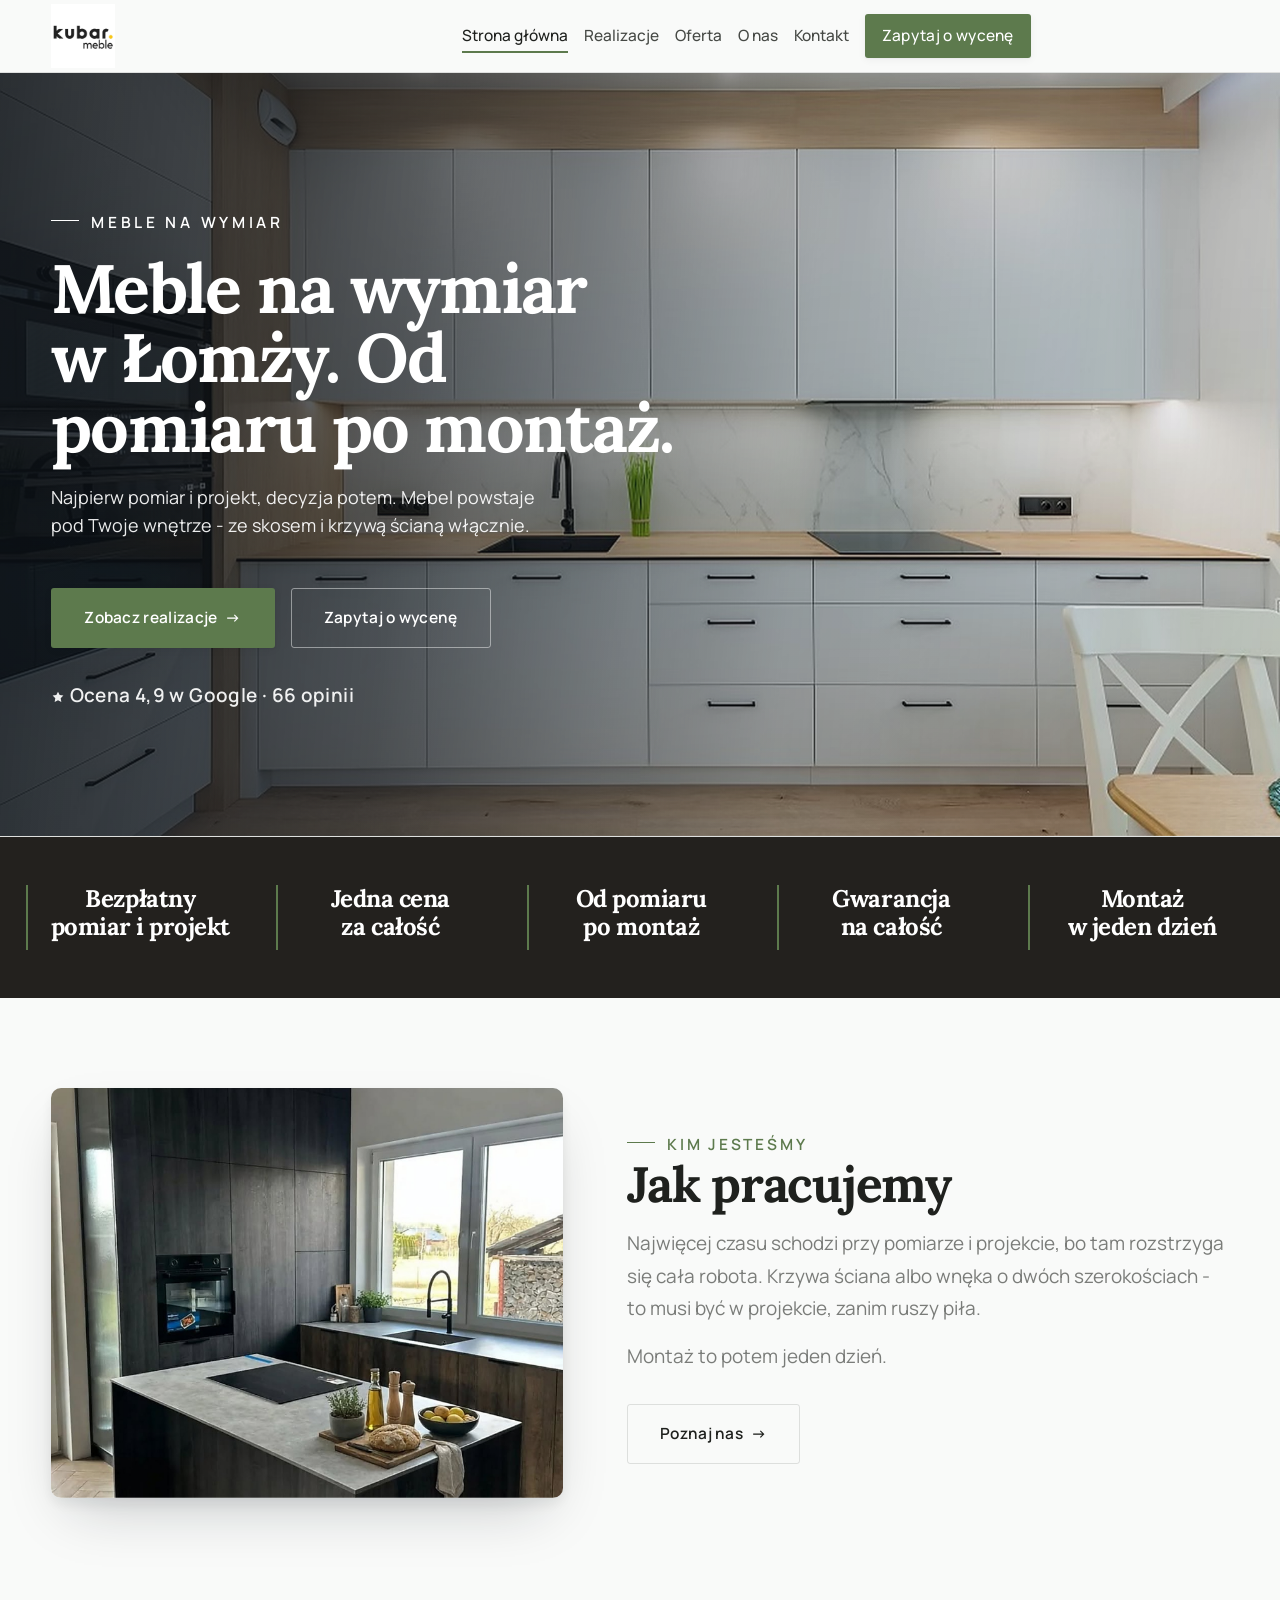
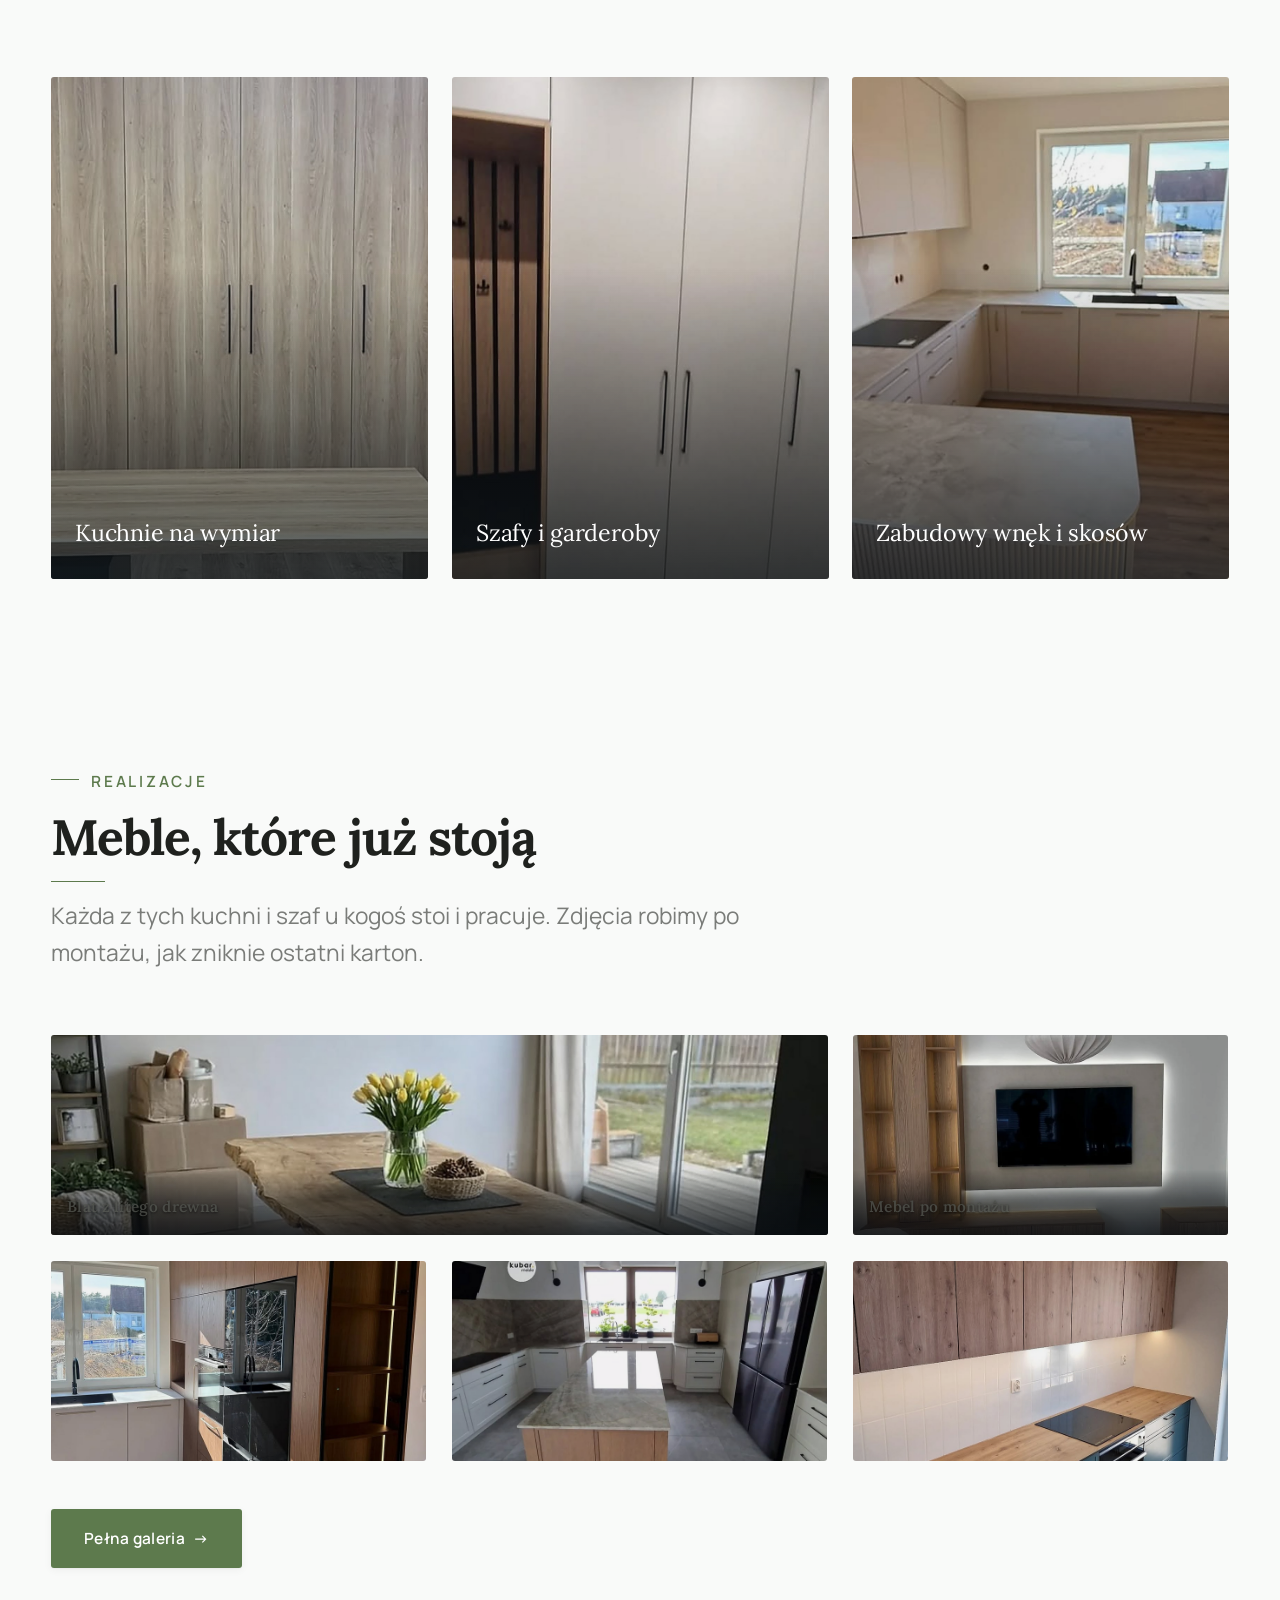
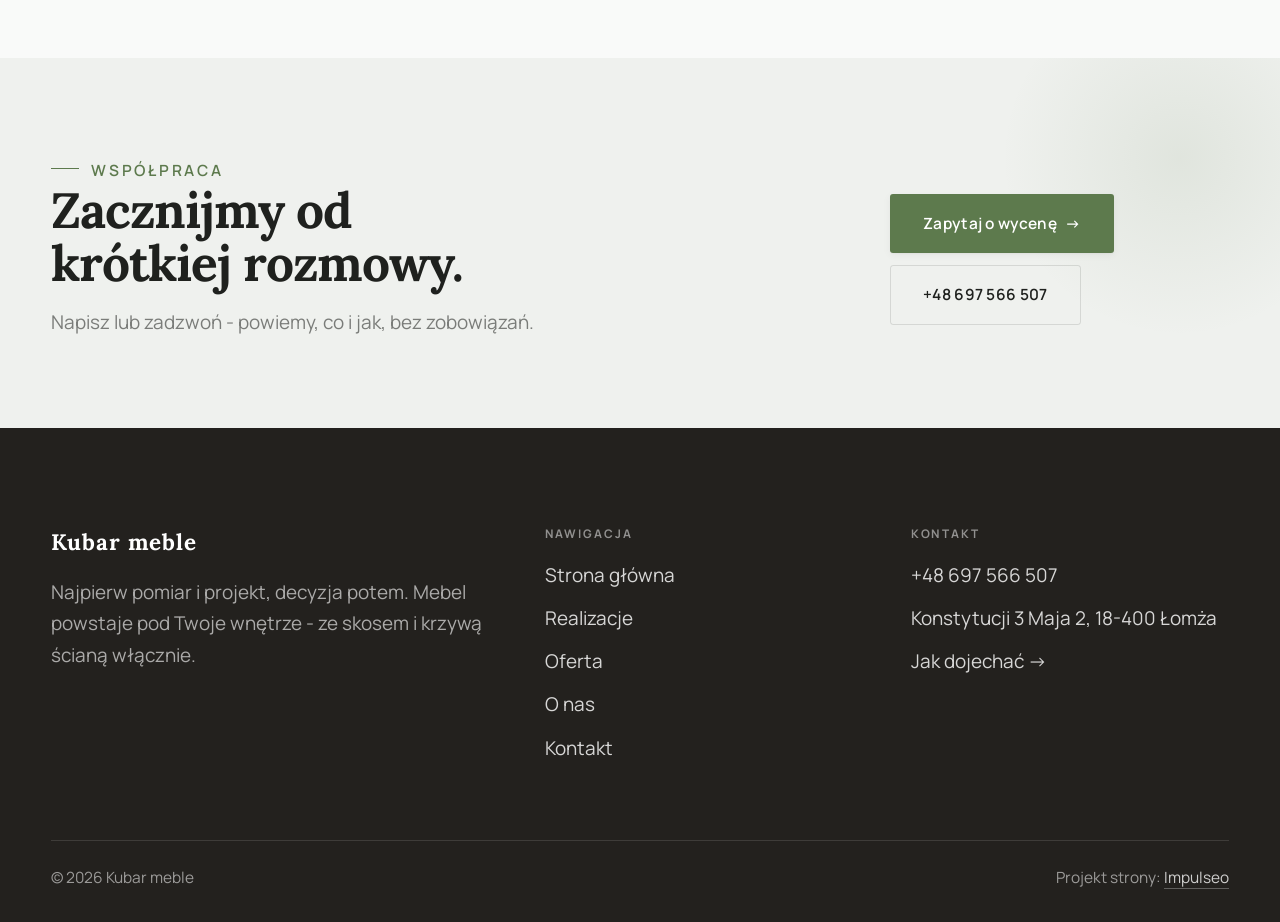
==== commit 643954a4: "Dema nie mogą wpadać do wyszukiwarek: noindex na wszystkich podstronach" ====
--- a/index.html
+++ b/index.html
@@ -1,6 +1,7 @@
 <!DOCTYPE html>
 <html lang="pl">
 <head>
+<meta name="robots" content="noindex, nofollow">
 <meta charset="UTF-8">
 <meta name="viewport" content="width=device-width, initial-scale=1.0">
 <title>Kubar meble - stolarstwo i meble na wymiar</title>
